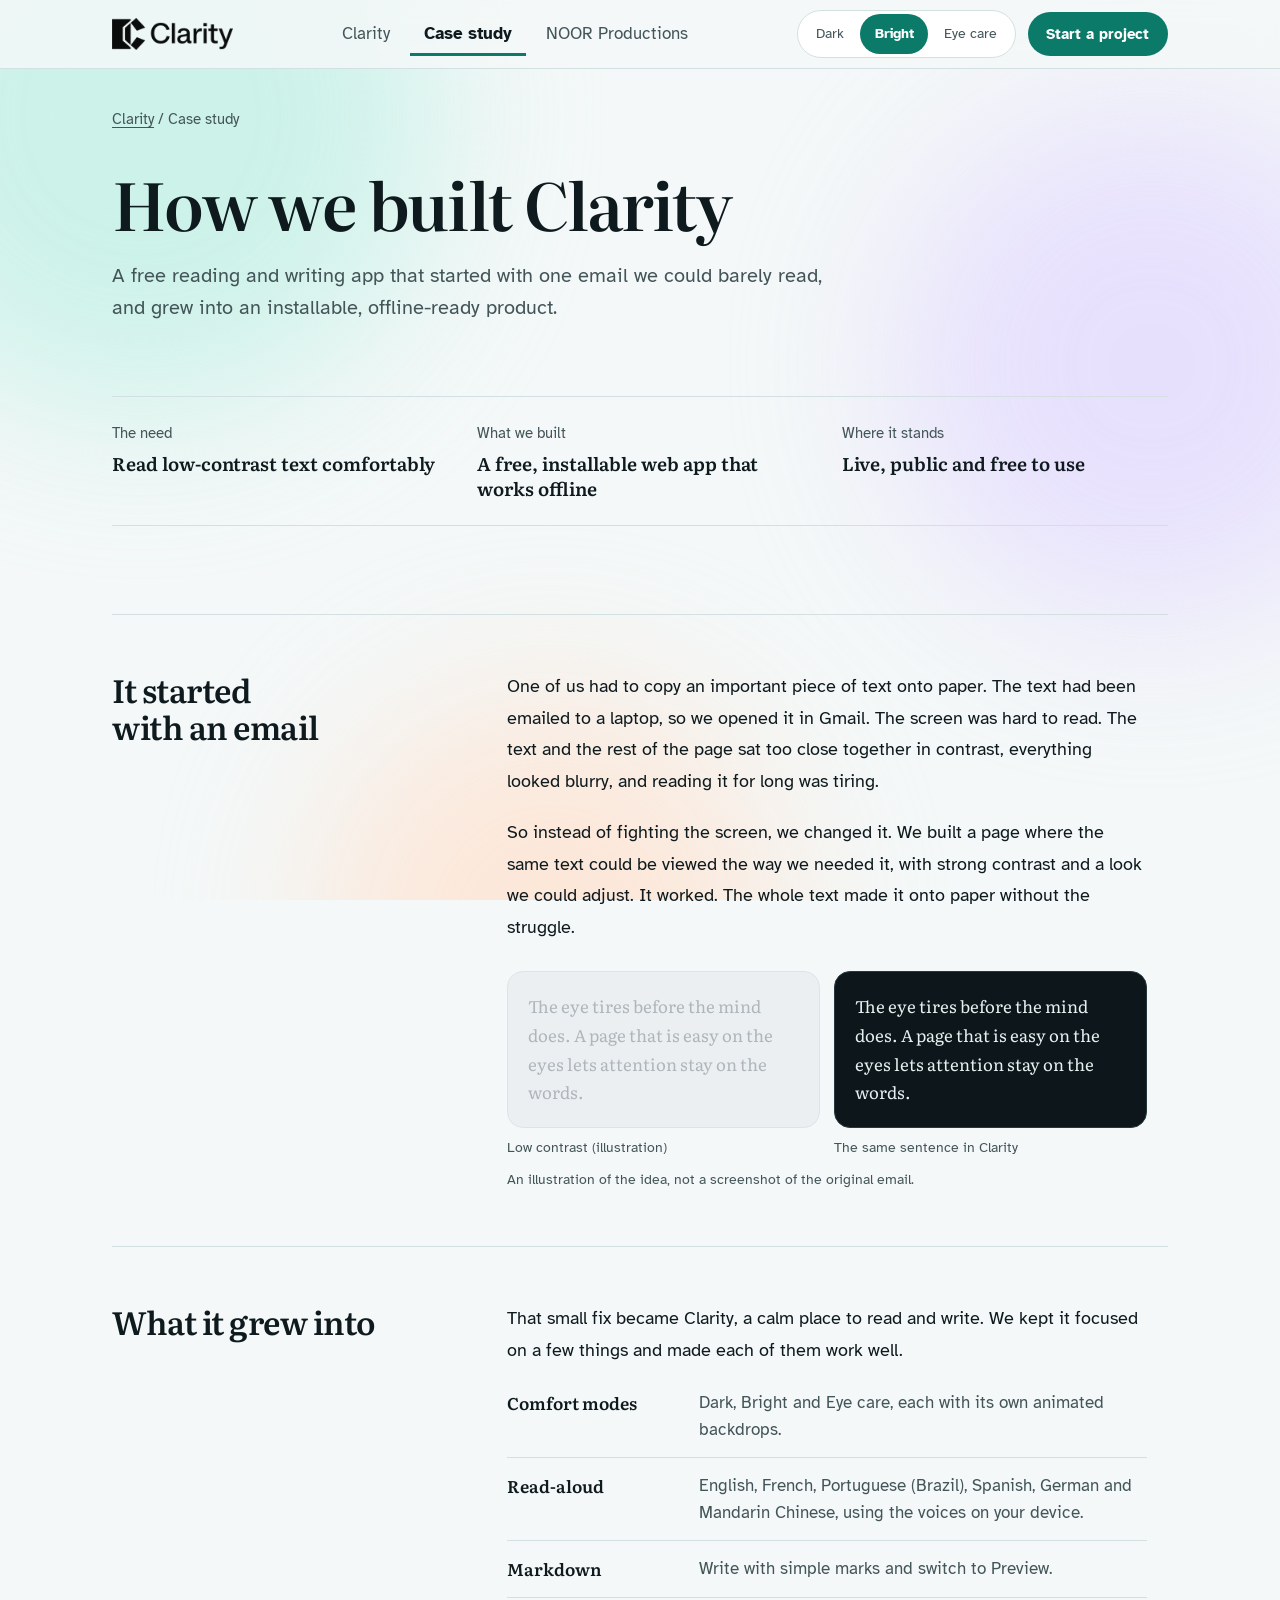
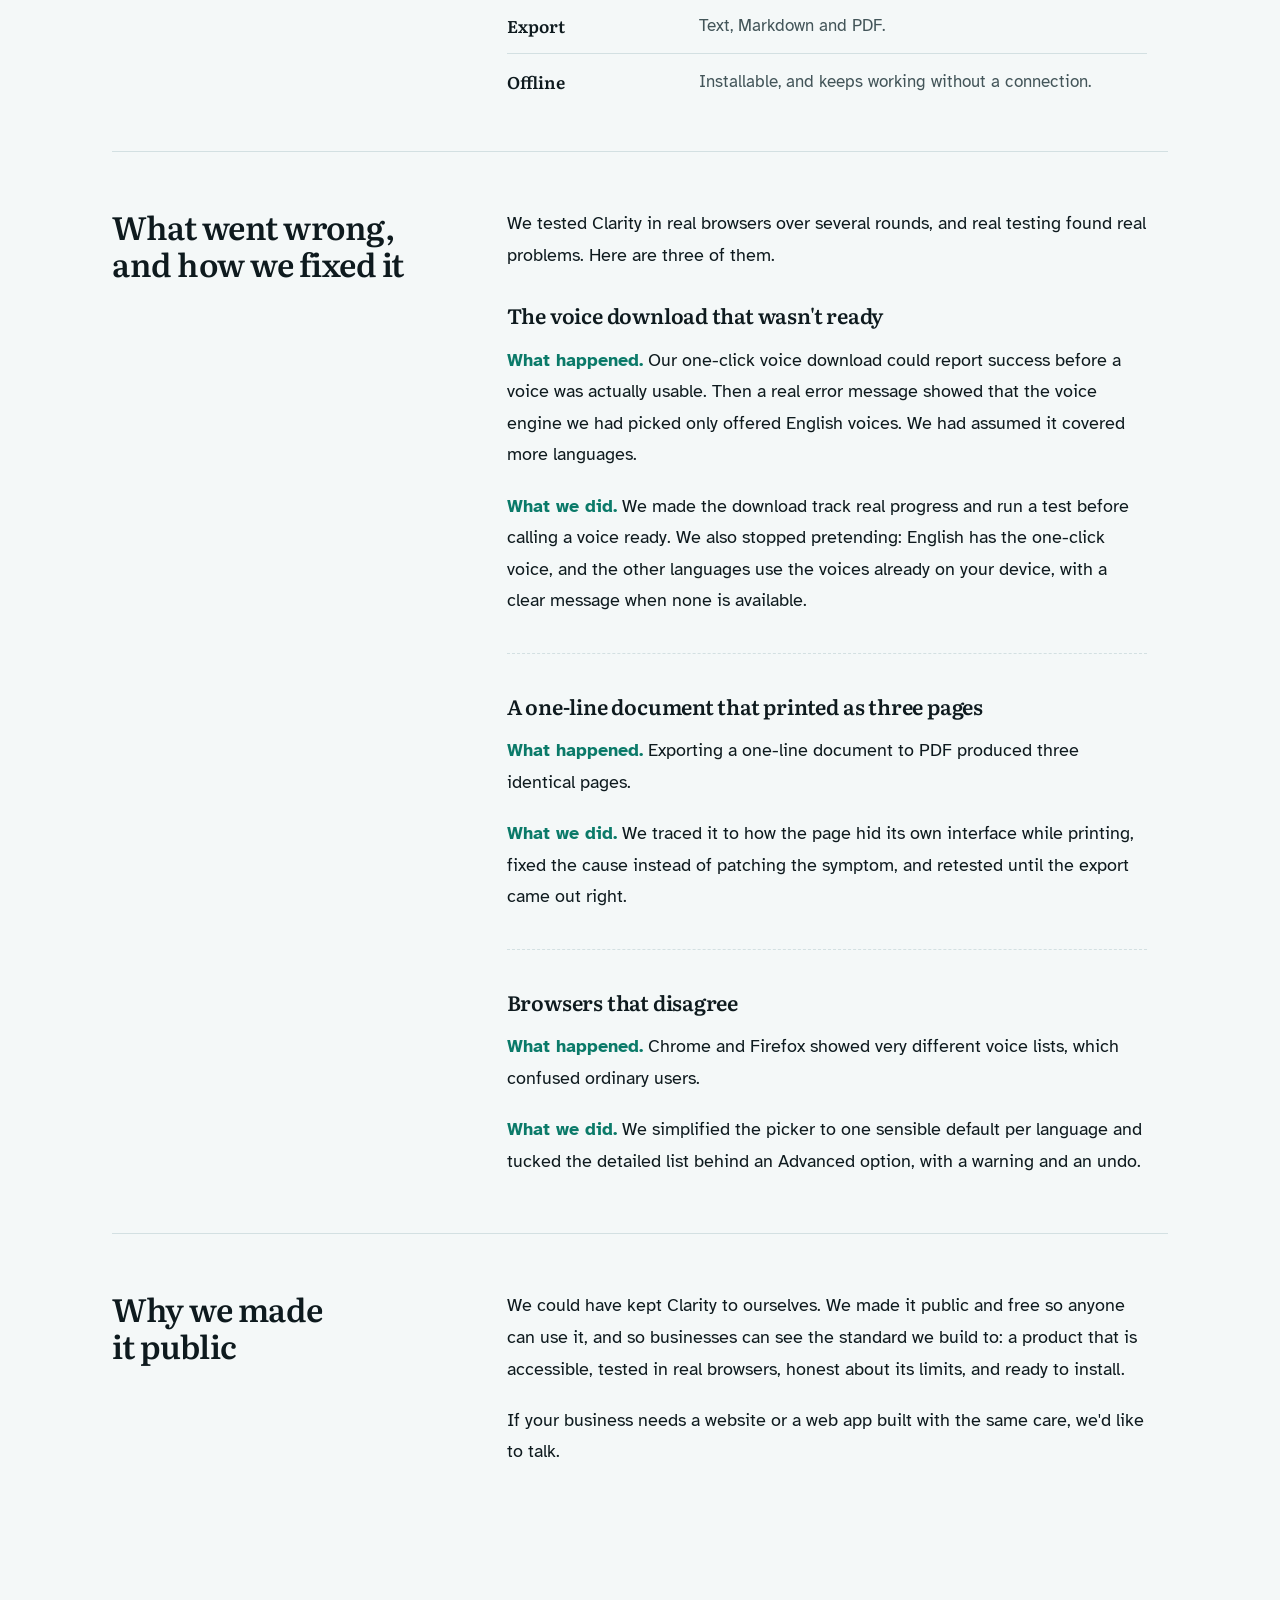
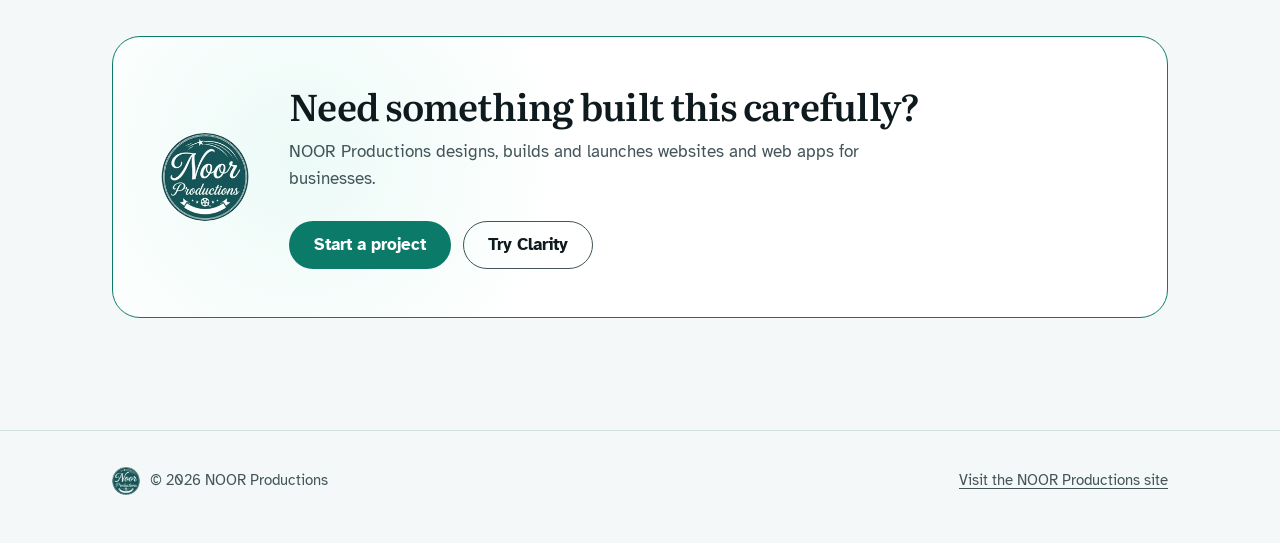
==== case-study.html @ 16b8c9b9 "main" ====
<!doctype html>
<html lang="en" data-mode="dark">
<head>
<meta charset="utf-8">
<meta name="viewport" content="width=device-width, initial-scale=1">
<title>How We Built Clarity: A Free Reading &amp; Writing App | Case Study</title>
<meta name="description" content="The story behind Clarity, a free reading and writing app: why we built it, what broke along the way, and how we fixed it. A NOOR Productions case study.">
<meta name="author" content="NOOR Productions">
<meta name="robots" content="index, follow, max-image-preview:large">
<meta name="theme-color" content="#0d171b">

<link rel="canonical" href="https://noor-productions.github.io/Clarity-Landing-Page/case-study.html">
<meta property="og:url" content="https://noor-productions.github.io/Clarity-Landing-Page/case-study.html">
<meta property="og:image" content="https://noor-productions.github.io/Clarity-Landing-Page/assets/og-image.png">
<meta name="twitter:image" content="https://noor-productions.github.io/Clarity-Landing-Page/assets/og-image.png">

<!--
  TO EDIT LATER: the NOOR Productions links (sk-abdus-sattar.github.io/noor-productions-site)
  still point to the old address. Replace them everywhere once that site has moved.
-->

<meta property="og:type" content="article">
<meta property="og:site_name" content="NOOR Productions">
<meta property="og:title" content="How We Built Clarity: A Free Reading &amp; Writing App">
<meta property="og:description" content="Why we built Clarity, what broke along the way, and how we fixed it. A NOOR Productions case study.">
<meta property="og:image:width" content="1200">
<meta property="og:image:height" content="630">
<meta property="og:image:alt" content="The Clarity logo with the line: A calm place to read and write.">
<meta property="article:published_time" content="2026-10-12">
<meta name="twitter:card" content="summary_large_image">
<meta name="twitter:title" content="How We Built Clarity: A Free Reading &amp; Writing App">
<meta name="twitter:description" content="Why we built Clarity, what broke along the way, and how we fixed it. A NOOR Productions case study.">

<link rel="icon" type="image/png" sizes="32x32" href="assets/favicon-32.png">
<link rel="icon" type="image/png" sizes="16x16" href="assets/favicon-16.png">
<link rel="apple-touch-icon" href="assets/apple-touch-icon-180.png">
<link rel="preconnect" href="https://fonts.googleapis.com">
<link rel="preconnect" href="https://fonts.gstatic.com" crossorigin>
<link href="https://fonts.googleapis.com/css2?family=Atkinson+Hyperlegible:ital,wght@0,400;0,700;1,400;1,700&family=Literata:ital,opsz,wght@0,7..72,400..700;1,7..72,400..700&display=swap" rel="stylesheet">

<script type="application/ld+json">
{
  "@context": "https://schema.org",
  "@graph": [
    {
      "@type": "Article",
      "headline": "How We Built Clarity: A Free Reading and Writing App",
      "description": "The story behind Clarity: why we built it, what broke along the way, and how we fixed it.",
      "datePublished": "2026-10-12",
      "inLanguage": "en",
      "mainEntityOfPage": "https://noor-productions.github.io/Clarity-Landing-Page/case-study.html",
      "image": "https://noor-productions.github.io/Clarity-Landing-Page/assets/og-image.png",
      "author": { "@id": "https://sk-abdus-sattar.github.io/noor-productions-site/#organization" },
      "publisher": { "@id": "https://sk-abdus-sattar.github.io/noor-productions-site/#organization" },
      "about": { "@type": "WebApplication", "name": "Clarity", "applicationCategory": "ProductivityApplication", "operatingSystem": "Any" }
    },
    {
      "@type": "Organization",
      "@id": "https://sk-abdus-sattar.github.io/noor-productions-site/#organization",
      "name": "NOOR Productions",
      "url": "https://sk-abdus-sattar.github.io/noor-productions-site/",
      "description": "A web design and development studio that builds websites and web apps for businesses."
    }
  ]
}
</script>

<script>
  (function () {
    var mode = "dark";
    try {
      var saved = localStorage.getItem("clarity-landing-mode");
      if (saved === "dark" || saved === "bright" || saved === "eye") mode = saved;
      else if (window.matchMedia && matchMedia("(prefers-color-scheme: light)").matches) mode = "bright";
    } catch (e) {}
    document.documentElement.setAttribute("data-mode", mode);
  })();
</script>

<link rel="stylesheet" href="style.css">
</head>
<body>
<a class="skip" href="#main">Skip to content</a>
<div class="ambient" aria-hidden="true"><div class="blob b1"></div><div class="blob b2"></div><div class="blob b3"></div></div>

<header class="site-header">
  <div class="wrap bar">
    <a class="brand" href="./" aria-label="Clarity home"><span class="brand-wordmark" aria-hidden="true"></span><span class="brand-mark" aria-hidden="true"></span></a>
    <nav class="nav" aria-label="Site">
      <a href="./">Clarity</a>
      <a href="case-study.html" aria-current="page">Case study</a>
      <a href="https://sk-abdus-sattar.github.io/noor-productions-site/">NOOR Productions</a>
    </nav>
    <div class="bar-end">
      <div class="mode-switch" role="radiogroup" aria-label="Comfort mode">
        <button type="button" role="radio" data-mode-btn="dark" aria-checked="true">Dark</button>
        <button type="button" role="radio" data-mode-btn="bright" aria-checked="false">Bright</button>
        <button type="button" role="radio" data-mode-btn="eye" aria-checked="false">Eye care</button>
      </div>
      <a class="btn btn-primary btn-sm" href="https://sk-abdus-sattar.github.io/noor-productions-site/contact.html">Start a project</a>
    </div>
  </div>
</header>

<main id="main">
  <div class="wrap">
    <p class="crumbs"><a href="./">Clarity</a> / Case study</p>

    <header class="intro">
      <h1>How we built Clarity</h1>
      <p class="lede">A free reading and writing app that started with one email we could barely read, and grew into an installable, offline-ready product.</p>
    </header>

    <dl class="glance">
      <div><dt>The need</dt><dd>Read low-contrast text comfortably</dd></div>
      <div><dt>What we built</dt><dd>A free, installable web app that works offline</dd></div>
      <div><dt>Where it stands</dt><dd>Live, public and free to use</dd></div>
    </dl>

    <div class="story">
      <section class="block" aria-labelledby="s1">
        <h2 id="s1">It started with an email</h2>
        <div class="prose">
          <p>One of us had to copy an important piece of text onto paper. The text had been emailed to a laptop, so we opened it in Gmail. The screen was hard to read. The text and the rest of the page sat too close together in contrast, everything looked blurry, and reading it for long was tiring.</p>
          <p>So instead of fighting the screen, we changed it. We built a page where the same text could be viewed the way we needed it, with strong contrast and a look we could adjust. It worked. The whole text made it onto paper without the struggle.</p>
          <div class="compare">
            <figure><div class="shot before" aria-hidden="true">The eye tires before the mind does. A page that is easy on the eyes lets attention stay on the words.</div><figcaption>Low contrast (illustration)</figcaption></figure>
            <figure><div class="shot after" aria-hidden="true">The eye tires before the mind does. A page that is easy on the eyes lets attention stay on the words.</div><figcaption>The same sentence in Clarity</figcaption></figure>
          </div>
          <p class="compare-note">An illustration of the idea, not a screenshot of the original email.</p>
        </div>
      </section>

      <section class="block" aria-labelledby="s2">
        <h2 id="s2">What it grew into</h2>
        <div class="prose">
          <p>That small fix became Clarity, a calm place to read and write. We kept it focused on a few things and made each of them work well.</p>
          <ul class="facts" style="margin-top:22px">
            <li><b>Comfort modes</b><span>Dark, Bright and Eye care, each with its own animated backdrops.</span></li>
            <li><b>Read-aloud</b><span>English, French, Portuguese (Brazil), Spanish, German and Mandarin Chinese, using the voices on your device.</span></li>
            <li><b>Markdown</b><span>Write with simple marks and switch to Preview.</span></li>
            <li><b>Export</b><span>Text, Markdown and PDF.</span></li>
            <li><b>Offline</b><span>Installable, and keeps working without a connection.</span></li>
          </ul>
        </div>
      </section>

      <section class="block" aria-labelledby="s3">
        <h2 id="s3">What went wrong, and how we fixed it</h2>
        <div class="prose">
          <p>We tested Clarity in real browsers over several rounds, and real testing found real problems. Here are three of them.</p>

          <div class="fix" style="margin-top:28px">
            <h3>The voice download that wasn't ready</h3>
            <p><strong>What happened.</strong> Our one-click voice download could report success before a voice was actually usable. Then a real error message showed that the voice engine we had picked only offered English voices. We had assumed it covered more languages.</p>
            <p><strong>What we did.</strong> We made the download track real progress and run a test before calling a voice ready. We also stopped pretending: English has the one-click voice, and the other languages use the voices already on your device, with a clear message when none is available.</p>
          </div>

          <div class="fix">
            <h3>A one-line document that printed as three pages</h3>
            <p><strong>What happened.</strong> Exporting a one-line document to PDF produced three identical pages.</p>
            <p><strong>What we did.</strong> We traced it to how the page hid its own interface while printing, fixed the cause instead of patching the symptom, and retested until the export came out right.</p>
          </div>

          <div class="fix">
            <h3>Browsers that disagree</h3>
            <p><strong>What happened.</strong> Chrome and Firefox showed very different voice lists, which confused ordinary users.</p>
            <p><strong>What we did.</strong> We simplified the picker to one sensible default per language and tucked the detailed list behind an Advanced option, with a warning and an undo.</p>
          </div>
        </div>
      </section>

      <section class="block" aria-labelledby="s4">
        <h2 id="s4">Why we made it public</h2>
        <div class="prose">
          <p>We could have kept Clarity to ourselves. We made it public and free so anyone can use it, and so businesses can see the standard we build to: a product that is accessible, tested in real browsers, honest about its limits, and ready to install.</p>
          <p>If your business needs a website or a web app built with the same care, we'd like to talk.</p>
        </div>
      </section>
    </div>

    <aside class="cta" aria-labelledby="cta-title">
      <div class="logo" role="img" aria-label="NOOR Productions logo"></div>
      <div>
        <h2 id="cta-title">Need something built this carefully?</h2>
        <p>NOOR Productions designs, builds and launches websites and web apps for businesses.</p>
        <div class="actions">
          <a class="btn btn-primary" href="https://sk-abdus-sattar.github.io/noor-productions-site/contact.html">Start a project</a>
          <a class="btn btn-ghost" href="https://noor-productions.github.io/Clarity/">Try Clarity</a>
        </div>
      </div>
    </aside>
  </div>
</main>

<footer>
  <div class="wrap">
    <span class="who"><i aria-hidden="true"></i>&copy; 2026 NOOR Productions</span>
    <a href="https://sk-abdus-sattar.github.io/noor-productions-site/">Visit the NOOR Productions site</a>
  </div>
</footer>

<script src="script.js"></script>
</body>
</html>
---- style.css ----
/* Clarity landing page + case study
   1. Design tokens (one set per comfort mode)
   2. Base, header, buttons (shared)
   3. Landing page: hero, features, NOOR Productions, FAQ
   4. Case study page
   5. Responsive rules and reduced motion */

:root {
  --font-ui: "Atkinson Hyperlegible", system-ui, -apple-system, "Segoe UI", Roboto, sans-serif;
  --font-read: "Literata", Georgia, "Times New Roman", serif;
  --radius-lg: 28px;
  --radius-md: 16px;
  --maxw: 1120px;
  --gutter: clamp(18px, 4vw, 32px);
  --mark: url("assets/clarity-mark.png");
  --noor-logo: url("assets/noor-logo.webp");
  --wm-white: url("assets/clarity-wordmark-white.png");
  --wm-black: url("assets/clarity-wordmark-black.png");
}

[data-mode="dark"] {
  color-scheme: dark;
  --bg: #0d171b; --bg-glass: rgba(13, 23, 27, 0.8); --panel: #132127;
  --ink: #e7f0f1; --ink-2: #a9bcc0; --line: #27393f;
  --accent: #46d3b8; --accent-ink: #062018;
  --b1: #1fb8a0; --b2: #6a52d9; --b3: #2a7bd1; --blob-o: 0.2;
  --wordmark: var(--wm-white); --wm-w: 111px;
}
[data-mode="bright"] {
  color-scheme: light;
  --bg: #f4f8f8; --bg-glass: rgba(244, 248, 248, 0.82); --panel: #ffffff;
  --ink: #0e1a1e; --ink-2: #435559; --line: #d3e0e2;
  --accent: #0b7a69; --accent-ink: #ffffff;
  --b1: #bff0e4; --b2: #e3d9ff; --b3: #ffe2cf; --blob-o: 0.75;
  --wordmark: var(--wm-black); --wm-w: 121px;
}
[data-mode="eye"] {
  color-scheme: light;
  --bg: #efe3c8; --bg-glass: rgba(239, 227, 200, 0.84); --panel: #f6edd8;
  --ink: #33291c; --ink-2: #5a4d37; --line: #d6c7a4;
  --accent: #2b6f62; --accent-ink: #fbf6ea;
  --b1: #f0c36d; --b2: #b9cf9a; --b3: #e8a98a; --blob-o: 0.4;
  --wordmark: var(--wm-black); --wm-w: 121px;
}

*, *::before, *::after { box-sizing: border-box; }
html { scroll-behavior: smooth; }
body {
  margin: 0; font-family: var(--font-ui); font-size: 1.0625rem; line-height: 1.6;
  color: var(--ink); background: var(--bg);
  transition: background-color 0.5s ease, color 0.5s ease;
  -webkit-font-smoothing: antialiased;
}
h1, h2, h3 { font-family: var(--font-read); font-weight: 600; margin: 0; text-wrap: balance; }
p { margin: 0; }
a { color: inherit; text-underline-offset: 3px; }
:focus-visible { outline: 3px solid var(--accent); outline-offset: 3px; border-radius: 6px; }

.skip { position: absolute; left: 12px; top: -60px; z-index: 50; background: var(--accent); color: var(--accent-ink); padding: 0.7rem 1rem; border-radius: 999px; text-decoration: none; font-weight: 700; }
.skip:focus { top: 12px; }
.wrap { width: 100%; max-width: var(--maxw); margin: 0 auto; padding: 0 var(--gutter); }

/* Backdrop mood per mode */
.ambient { position: fixed; inset: 0; z-index: -1; overflow: hidden; pointer-events: none; }
.blob { position: absolute; border-radius: 50%; filter: blur(80px); opacity: var(--blob-o); transition: background-color 0.8s ease, opacity 0.8s ease; animation: drift 26s ease-in-out infinite alternate; }
.blob.b1 { width: 46vmax; height: 46vmax; left: -12vmax; top: -14vmax; background: var(--b1); }
.blob.b2 { width: 40vmax; height: 40vmax; right: -10vmax; top: 12vh; background: var(--b2); animation-duration: 32s; animation-delay: -8s; }
.blob.b3 { width: 36vmax; height: 36vmax; left: 25vw; bottom: -20vmax; background: var(--b3); animation-duration: 38s; animation-delay: -14s; }
@keyframes drift { to { transform: translate3d(6vmax, 4vmax, 0) scale(1.12); } }

/* Header */
.site-header { position: sticky; top: 0; z-index: 20; background: var(--bg-glass); -webkit-backdrop-filter: blur(14px); backdrop-filter: blur(14px); border-bottom: 1px solid var(--line); transition: background-color 0.5s ease, border-color 0.5s ease; }
.bar { display: flex; align-items: center; justify-content: space-between; gap: 14px; min-height: 68px; }
.brand { display: inline-flex; align-items: center; gap: 10px; font-family: var(--font-read); font-weight: 700; font-size: 1.35rem; letter-spacing: -0.01em; text-decoration: none; min-height: 44px; }
.brand-wordmark { display: block; width: var(--wm-w); height: 32px; background: var(--wordmark) left center / contain no-repeat; flex: none; }
.brand-mark { display: none; width: 32px; height: 32px; background: var(--mark) center / contain no-repeat; flex: none; }
.nav { display: flex; align-items: center; gap: 6px; }
.nav a { display: inline-flex; align-items: center; min-height: 44px; padding: 0 14px; border-radius: 999px; text-decoration: none; color: var(--ink-2); }
.nav a:hover { color: var(--ink); }
.nav a[aria-current="true"], .nav a[aria-current="page"] { color: var(--ink); font-weight: 700; box-shadow: inset 0 -3px 0 var(--accent); border-radius: 0; }
.bar-end { display: flex; align-items: center; gap: 12px; }

.mode-switch { display: inline-flex; padding: 3px; gap: 2px; border: 1px solid var(--line); border-radius: 999px; background: var(--panel); transition: background-color 0.5s ease, border-color 0.5s ease; }
.mode-switch button { font: inherit; font-size: 0.9rem; color: var(--ink-2); background: transparent; border: 0; border-radius: 999px; padding: 0 0.9rem; min-height: 40px; cursor: pointer; }
.mode-switch button[aria-checked="true"] { background: var(--accent); color: var(--accent-ink); font-weight: 700; }

.btn { display: inline-flex; align-items: center; justify-content: center; gap: 0.5rem; font: inherit; font-weight: 700; text-decoration: none; cursor: pointer; min-height: 48px; padding: 0 1.5rem; border-radius: 999px; border: 1px solid transparent; transition: transform 0.15s ease, background-color 0.3s ease; }
.btn-primary { background: var(--accent); color: var(--accent-ink); }
.btn-primary:hover { transform: translateY(-1px); }
.btn-ghost { border-color: var(--ink-2); color: var(--ink); background: transparent; }
.btn-ghost:hover { background: var(--panel); }
.btn-sm { min-height: 44px; padding: 0 1.1rem; font-size: 0.95rem; }

/* Hero */
.hero { display: grid; grid-template-columns: 1.05fr 0.95fr; gap: clamp(32px, 6vw, 72px); align-items: center; padding: clamp(40px, 8vw, 96px) 0 clamp(48px, 7vw, 80px); }
.hero h1 { font-size: clamp(2.5rem, 6.2vw, 4.3rem); line-height: 1.04; letter-spacing: -0.025em; }
.lede { margin-top: 22px; font-size: 1.2rem; color: var(--ink-2); max-width: 34em; }
.actions { margin-top: 32px; display: flex; flex-wrap: wrap; gap: 12px; }
.byline { margin-top: 28px; display: inline-flex; align-items: center; gap: 12px; padding: 6px 16px 6px 6px; border: 1px solid var(--line); border-radius: 999px; background: var(--panel); text-decoration: none; font-size: 0.95rem; color: var(--ink-2); transition: background-color 0.5s ease, border-color 0.5s ease; }
.byline:hover { color: var(--ink); }
.byline .logo { width: 36px; height: 36px; border-radius: 50%; background: var(--noor-logo) center / cover no-repeat; flex: none; }
.byline strong { color: var(--ink); }

.sheet { background: var(--panel); border: 1px solid var(--line); border-radius: var(--radius-lg); overflow: hidden; transition: background-color 0.5s ease, border-color 0.5s ease; }
.sheet-bar { display: flex; align-items: center; justify-content: space-between; gap: 12px; padding: 12px 18px; border-bottom: 1px solid var(--line); }
.listen { display: inline-flex; align-items: center; gap: 0.5rem; font: inherit; font-weight: 700; font-size: 0.95rem; color: var(--ink); background: transparent; border: 1px solid var(--ink-2); border-radius: 999px; min-height: 44px; padding: 0 1.1rem 0 0.9rem; cursor: pointer; }
.listen[aria-pressed="true"] { background: var(--accent); border-color: var(--accent); color: var(--accent-ink); }
.listen svg { width: 16px; height: 16px; fill: currentColor; }
.sheet-body { padding: clamp(22px, 4vw, 40px); }
.sheet-title { font-family: var(--font-read); font-weight: 600; font-size: 1.6rem; letter-spacing: -0.01em; margin-bottom: 14px; }
.sheet-body p { font-family: var(--font-read); font-size: 1.15rem; line-height: 1.8; max-width: 34em; }

.eq { display: flex; align-items: flex-end; gap: 4px; height: 24px; }
.eq i { display: block; flex: 1; min-width: 3px; height: var(--h, 40%); background: var(--accent); border-radius: 3px; transform-origin: bottom; transition: background-color 0.5s ease; }
.eq-sm { width: 40px; }
.eq-lg { height: 72px; }
.is-speaking .eq i { animation: bar 0.9s ease-in-out infinite alternate; animation-delay: var(--d, 0s); }
@keyframes bar { from { transform: scaleY(0.22); } to { transform: scaleY(1); } }

/* Sections */
section { scroll-margin-top: 84px; }
.section-head { max-width: 40rem; margin-bottom: 36px; }
.section-head h2, .noor h2 { font-size: clamp(1.8rem, 3.6vw, 2.6rem); line-height: 1.1; letter-spacing: -0.02em; }
.section-head p { margin-top: 12px; color: var(--ink-2); }

/* Features */
.bento { display: grid; grid-template-columns: repeat(6, minmax(0, 1fr)); gap: 16px; }
.tile { display: flex; flex-direction: column; background: var(--panel); border: 1px solid var(--line); border-radius: var(--radius-md); padding: clamp(20px, 3vw, 30px); transition: background-color 0.5s ease, border-color 0.5s ease; }
.tile h3 { font-size: 1.35rem; letter-spacing: -0.01em; margin-bottom: 10px; }
.tile p { color: var(--ink-2); max-width: 36em; }
.tile-modes { grid-column: span 4; border-radius: var(--radius-lg); }
.tile-listen { grid-column: span 2; border-radius: var(--radius-lg); }
.tile-write, .tile-export { grid-column: span 3; }
.tile-offline { grid-column: span 6; flex-direction: row; align-items: center; justify-content: space-between; gap: 32px; }

.swatches { display: flex; flex-wrap: wrap; gap: 16px; margin-top: auto; padding-top: 26px; }
.swatch { font: inherit; color: var(--ink); background: none; border: 0; padding: 0; cursor: pointer; text-align: left; }
.mini { position: relative; display: block; width: 184px; height: 132px; padding: 18px; border-radius: 14px; border: 2px solid var(--line); background: radial-gradient(circle at 90% 10%, var(--sglow), transparent 58%), var(--sbg); transition: transform 0.2s ease, border-color 0.2s ease; }
.swatch:hover .mini { transform: translateY(-2px); }
.mini b { display: block; height: 6px; border-radius: 3px; background: var(--sink); opacity: 0.85; margin-bottom: 8px; }
.mini b:nth-child(1) { width: 52%; height: 9px; opacity: 1; margin-bottom: 18px; }
.mini b:nth-child(3) { width: 82%; opacity: 0.55; }
.mini b:nth-child(4) { width: 64%; opacity: 0.55; }
.mini em { position: absolute; right: 18px; bottom: 18px; width: 18px; height: 18px; border-radius: 50%; background: var(--sac); }
.swatch .name { display: block; margin-top: 10px; font-size: 0.95rem; }
.swatch[aria-pressed="true"] .mini { border-color: var(--accent); }
.swatch[aria-pressed="true"] .name { font-weight: 700; }
.sw-dark { --sbg: #0d171b; --sink: #e7f0f1; --sac: #46d3b8; --sglow: rgba(31, 184, 160, 0.4); }
.sw-bright { --sbg: #f4f8f8; --sink: #0e1a1e; --sac: #0b7a69; --sglow: rgba(150, 226, 208, 0.9); }
.sw-eye { --sbg: #efe3c8; --sink: #33291c; --sac: #2b6f62; --sglow: rgba(235, 176, 80, 0.55); }

.chips { list-style: none; margin: 18px 0 0; padding: 0; display: flex; flex-wrap: wrap; gap: 8px; }
.chips li { font-size: 0.95rem; padding: 0.3rem 0.8rem; border: 1px solid var(--line); border-radius: 999px; background: var(--bg); transition: background-color 0.5s ease, border-color 0.5s ease; }
.tile-listen .note { margin-top: 14px; font-size: 0.95rem; color: var(--ink-2); }
.tile-listen .eq-lg { margin-top: auto; padding-top: 24px; box-sizing: content-box; }

.editor { margin-top: auto; padding-top: 22px; }
.editor-frame { border: 1px solid var(--line); border-radius: 14px; overflow: hidden; background: var(--bg); transition: background-color 0.5s ease, border-color 0.5s ease; }
.tabs { display: flex; gap: 4px; padding: 6px; border-bottom: 1px solid var(--line); }
.tabs span { font-size: 0.85rem; padding: 0.2rem 0.75rem; border-radius: 999px; color: var(--ink-2); }
.tabs span.on { background: var(--accent); color: var(--accent-ink); font-weight: 700; }
.split { display: grid; grid-template-columns: 1fr 1fr; }
.split pre { margin: 0; padding: 14px; border-right: 1px solid var(--line); font: 0.82rem/1.7 ui-monospace, SFMono-Regular, Menlo, Consolas, monospace; color: var(--ink-2); white-space: pre-wrap; }
.split .rendered { padding: 14px; font-family: var(--font-read); font-size: 0.95rem; line-height: 1.6; }
.split .rendered .h { display: block; font-size: 1.1rem; font-weight: 600; margin-bottom: 4px; }
.split .rendered ul { margin: 4px 0 0; padding-left: 1.1rem; }

.files { display: flex; gap: 18px; margin-top: auto; padding-top: 24px; }
.file { position: relative; width: 66px; height: 84px; display: grid; place-items: center; border: 2px solid var(--ink-2); border-radius: 8px; background: var(--bg); font-weight: 700; font-size: 0.95rem; transition: background-color 0.5s ease; }
.file::after { content: ""; position: absolute; top: -2px; right: -2px; width: 20px; height: 20px; background: linear-gradient(225deg, var(--panel) 50%, var(--ink-2) 50%); border-bottom-left-radius: 6px; }
.file.pdf { border-color: var(--accent); color: var(--accent); }
.file.pdf::after { background: linear-gradient(225deg, var(--panel) 50%, var(--accent) 50%); }

.phone { flex: none; width: 196px; padding: 26px 16px 22px; border: 2px solid var(--ink-2); border-radius: 30px; background: var(--bg); display: flex; flex-direction: column; align-items: center; gap: 12px; text-align: center; transition: background-color 0.5s ease; }
.phone .mk { width: 64px; height: 64px; background: var(--mark) center / contain no-repeat; }
.phone .nm { font-family: var(--font-read); font-weight: 700; font-size: 1.15rem; }
.phone .st { white-space: nowrap; display: inline-flex; align-items: center; gap: 6px; font-size: 0.85rem; padding: 0.25rem 0.7rem; border-radius: 999px; background: var(--accent); color: var(--accent-ink); font-weight: 700; }
.phone .st svg { width: 14px; height: 14px; stroke: currentColor; fill: none; stroke-width: 2.4; stroke-linecap: round; stroke-linejoin: round; }

/* NOOR Productions */
.noor { margin-top: clamp(72px, 10vw, 128px); }
.noor-panel { position: relative; overflow: hidden; display: grid; grid-template-columns: minmax(0, 5fr) minmax(0, 7fr); gap: clamp(28px, 5vw, 64px); padding: clamp(24px, 5vw, 56px); border: 1px solid var(--accent); border-radius: var(--radius-lg); background: var(--panel); transition: background-color 0.5s ease; }
.noor-panel::before { content: ""; position: absolute; left: -12%; top: -30%; width: 62%; aspect-ratio: 1; background: radial-gradient(circle, var(--b1), transparent 66%); opacity: 0.3; pointer-events: none; }
.noor-panel > * { position: relative; }
.noor-logo { width: 96px; height: 96px; border-radius: 50%; background: var(--noor-logo) center / cover no-repeat; margin-bottom: 24px; }
.noor-intro p { margin-top: 16px; color: var(--ink-2); }
.noor-intro .actions { margin-top: 28px; }
.noor-intro .case-link { margin-top: 18px; }
.noor-intro .case-link a { display: inline-flex; align-items: center; min-height: 44px; font-weight: 700; color: var(--ink); }
.proof { display: grid; grid-template-columns: repeat(3, 1fr); gap: 16px; margin: 0 0 8px; padding: 0 0 28px; border-bottom: 1px solid var(--line); }
.proof div { min-width: 0; }
.proof dt { font-family: var(--font-read); font-weight: 600; font-size: clamp(2.2rem, 5vw, 3.4rem); line-height: 1; letter-spacing: -0.03em; color: var(--accent); }
.proof dd { margin: 8px 0 0; color: var(--ink-2); font-size: 0.95rem; }
.noor-points { margin: 0; padding: 0; list-style: none; }
.noor-points li { padding: 20px 0; border-bottom: 1px solid var(--line); }
.noor-points li:last-child { border-bottom: 0; padding-bottom: 0; }
.noor-points h3 { font-size: 1.2rem; margin-bottom: 6px; }
.noor-points p { color: var(--ink-2); max-width: 36em; }
.points-title { font-size: 0.95rem; color: var(--ink-2); margin: 22px 0 0; }

/* FAQ */
.faq { margin-top: clamp(72px, 10vw, 128px); }
.faq-list { max-width: 46rem; border-top: 1px solid var(--line); }
.faq details { border-bottom: 1px solid var(--line); }
.faq summary { display: flex; align-items: center; justify-content: space-between; gap: 16px; min-height: 56px; padding: 12px 0; cursor: pointer; font-family: var(--font-read); font-weight: 600; font-size: 1.15rem; list-style: none; }
.faq summary::-webkit-details-marker { display: none; }
.faq summary::after { content: "+"; flex: none; width: 32px; height: 32px; display: grid; place-items: center; border: 1px solid var(--ink-2); border-radius: 50%; font-family: var(--font-ui); font-size: 1.2rem; line-height: 1; }
.faq details[open] summary::after { content: "\2212"; background: var(--accent); border-color: var(--accent); color: var(--accent-ink); }
.faq details p { padding: 0 48px 20px 0; color: var(--ink-2); max-width: 38em; }

footer { margin-top: clamp(64px, 9vw, 112px); border-top: 1px solid var(--line); padding: 28px 0 40px; color: var(--ink-2); font-size: 0.95rem; }
footer .wrap { display: flex; flex-wrap: wrap; align-items: center; justify-content: space-between; gap: 12px; }
footer .who { display: inline-flex; align-items: center; gap: 10px; }
footer .who i { width: 28px; height: 28px; border-radius: 50%; background: var(--noor-logo) center / cover no-repeat; }
footer a { display: inline-flex; align-items: center; min-height: 44px; }

/* Case study */
.crumbs { padding-top: 28px; font-size: 0.95rem; color: var(--ink-2); }
.crumbs a { display: inline-flex; align-items: center; min-height: 44px; }
.intro { padding: clamp(12px, 3vw, 28px) 0 clamp(40px, 6vw, 72px); max-width: 50rem; }
.intro h1 { font-size: clamp(2.4rem, 6vw, 4.1rem); line-height: 1.05; letter-spacing: -0.025em; }
.intro .lede { margin-top: 22px; font-size: 1.25rem; color: var(--ink-2); max-width: 36em; }

.glance { display: grid; grid-template-columns: repeat(3, minmax(0, 1fr)); gap: clamp(16px, 3vw, 40px); margin: 0 0 clamp(48px, 7vw, 88px); padding: 24px 0; border-top: 1px solid var(--line); border-bottom: 1px solid var(--line); }
.glance dt { font-size: 0.95rem; color: var(--ink-2); }
.glance dd { margin: 6px 0 0; font-family: var(--font-read); font-weight: 600; font-size: 1.15rem; line-height: 1.35; }

.story { display: grid; grid-template-columns: minmax(0, 1fr); gap: 0; }
.block { display: grid; grid-template-columns: minmax(0, 4fr) minmax(0, 8fr); gap: clamp(20px, 5vw, 64px); padding: clamp(28px, 5vw, 56px) 0; border-top: 1px solid var(--line); }
.block h2 { font-size: clamp(1.5rem, 2.8vw, 2rem); line-height: 1.15; letter-spacing: -0.015em; }
.prose { max-width: 40rem; }
.prose p { font-size: 1.1rem; line-height: 1.8; color: var(--ink); }
.prose p + p { margin-top: 1.1em; }
.prose strong { font-weight: 700; }

.compare { display: grid; grid-template-columns: 1fr 1fr; gap: 14px; margin: 28px 0 0; }
.compare figure { margin: 0; }
.compare .shot { padding: 20px; border-radius: var(--radius-md); font-family: var(--font-read); font-size: 1.05rem; line-height: 1.7; border: 1px solid var(--line); min-height: 150px; }
.shot.before { background: #eceff1; color: #aeb6bb; border-color: #dfe3e6; }
.shot.after { background: #0d171b; color: #e7f0f1; border-color: #27393f; }
.compare figcaption { margin-top: 8px; font-size: 0.9rem; color: var(--ink-2); }
.prose .compare-note { margin-top: 10px; font-size: 0.9rem; line-height: 1.5; color: var(--ink-2); }

.facts { list-style: none; margin: 0; padding: 0; }
.facts li { padding: 14px 0; border-bottom: 1px solid var(--line); display: grid; grid-template-columns: minmax(0, 11rem) minmax(0, 1fr); gap: 16px; }
.facts li:first-child { padding-top: 0; }
.facts li:last-child { border-bottom: 0; padding-bottom: 0; }
.facts b { font-family: var(--font-read); font-weight: 600; }
.facts span { color: var(--ink-2); }

.fix + .fix { margin-top: 36px; padding-top: 36px; border-top: 1px dashed var(--line); }
.fix h3 { font-size: 1.3rem; margin-bottom: 12px; letter-spacing: -0.01em; }
.fix p strong { color: var(--accent); }

.cta { margin: clamp(64px, 9vw, 112px) 0 0; position: relative; overflow: hidden; display: grid; grid-template-columns: auto minmax(0, 1fr); gap: clamp(20px, 4vw, 40px); align-items: center; padding: clamp(24px, 5vw, 48px); border: 1px solid var(--accent); border-radius: var(--radius-lg); background: var(--panel); transition: background-color 0.5s ease; }
.cta::before { content: ""; position: absolute; left: -10%; top: -60%; width: 55%; aspect-ratio: 1; background: radial-gradient(circle, var(--b1), transparent 66%); opacity: 0.3; pointer-events: none; }
.cta > * { position: relative; }
.cta .actions { margin-top: 28px; }
.cta .logo { width: 88px; height: 88px; border-radius: 50%; background: var(--noor-logo) center / cover no-repeat; }
.cta h2 { font-size: clamp(1.6rem, 3.2vw, 2.3rem); line-height: 1.12; letter-spacing: -0.02em; }
.cta p { margin-top: 12px; color: var(--ink-2); max-width: 38em; }

footer { margin-top: clamp(64px, 9vw, 112px); border-top: 1px solid var(--line); padding: 28px 0 40px; color: var(--ink-2); font-size: 0.95rem; }
footer .wrap { display: flex; flex-wrap: wrap; align-items: center; justify-content: space-between; gap: 12px; }
footer .who { display: inline-flex; align-items: center; gap: 10px; }
footer .who i { width: 28px; height: 28px; border-radius: 50%; background: var(--noor-logo) center / cover no-repeat; }
footer a { display: inline-flex; align-items: center; min-height: 44px; }

@media (max-width: 960px) {
  .hero, .noor-panel { grid-template-columns: 1fr; }
  .tile-modes, .tile-listen, .tile-write, .tile-export, .tile-offline { grid-column: span 6; }
  .tile-offline { flex-direction: column; align-items: flex-start; }
}
@media (max-width: 760px) {
  .nav, .bar-end .btn { display: none; }
}
@media (max-width: 480px) {
  .mode-switch button { padding: 0 0.7rem; font-size: 0.85rem; }
  .split { grid-template-columns: 1fr; }
  .split pre { border-right: 0; border-bottom: 1px solid var(--line); }
  .proof { grid-template-columns: 1fr 1fr 1fr; gap: 10px; }
  .faq details p { padding-right: 0; }
}
@media (max-width: 400px) {
  /* Show only the mark portion of the wordmark, so it stays high-contrast in every mode */
  .brand-wordmark { width: 33px; background-size: auto 32px; }
}
@media (max-width: 860px) {
  .block { grid-template-columns: 1fr; gap: 16px; }
  .glance { grid-template-columns: 1fr; }
  .cta { grid-template-columns: 1fr; }
  .facts li { grid-template-columns: 1fr; gap: 2px; }
}
@media (max-width: 520px) {
  .compare { grid-template-columns: 1fr; }
}
@media (prefers-reduced-motion: reduce) {
  html { scroll-behavior: auto; }
  *, *::before, *::after { animation: none !important; transition: none !important; }
}
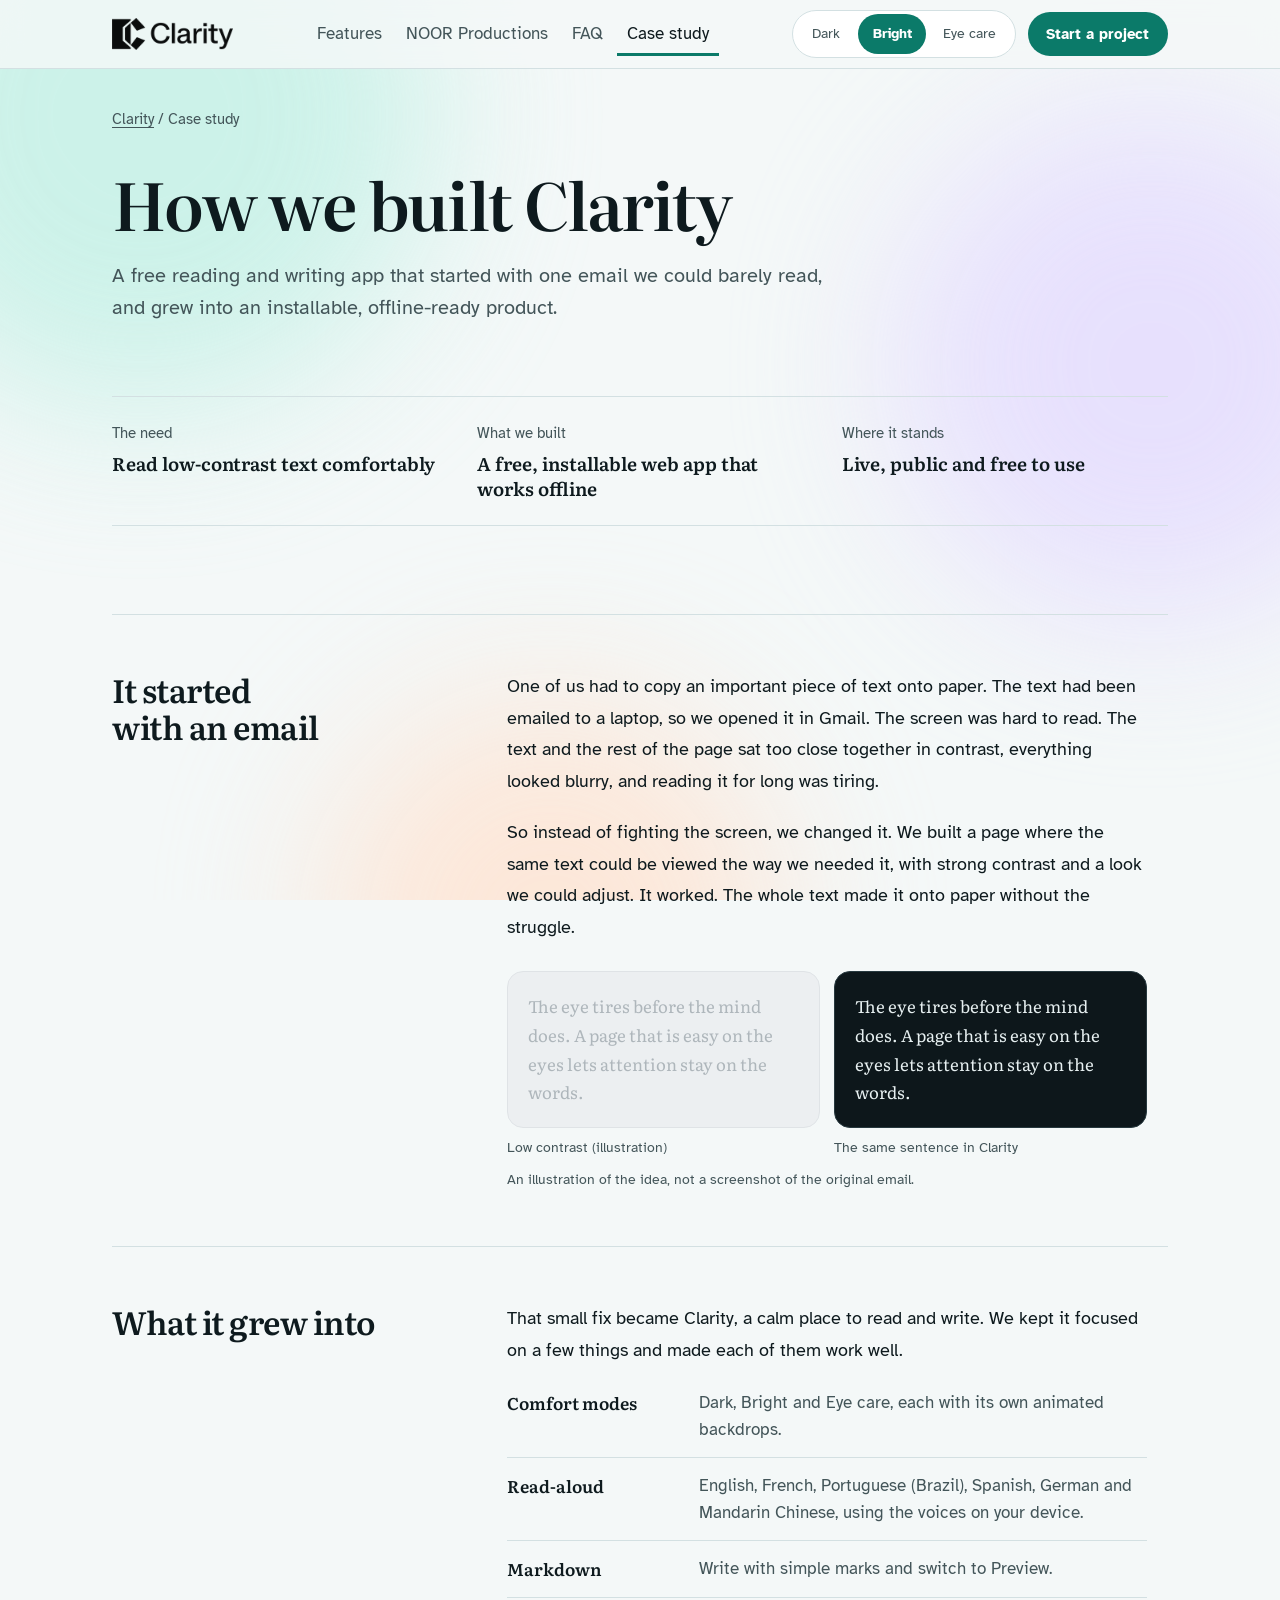
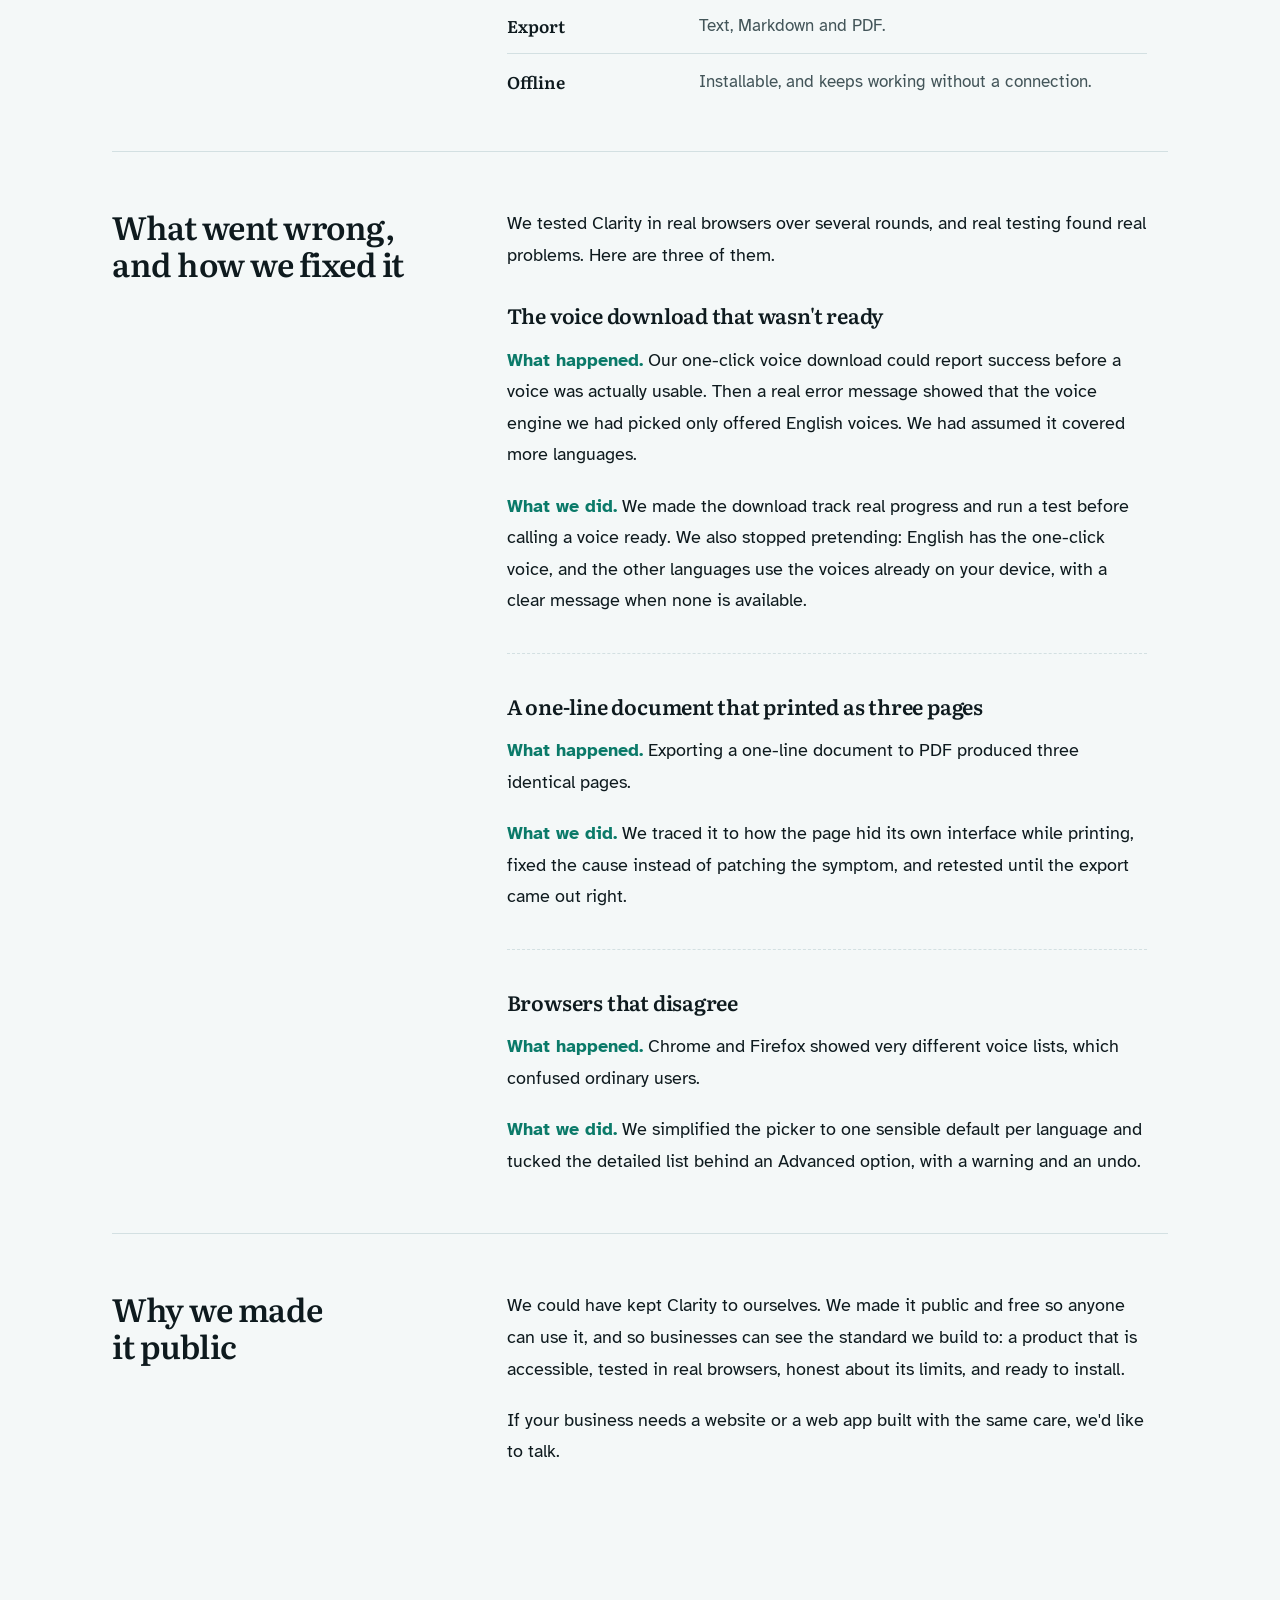
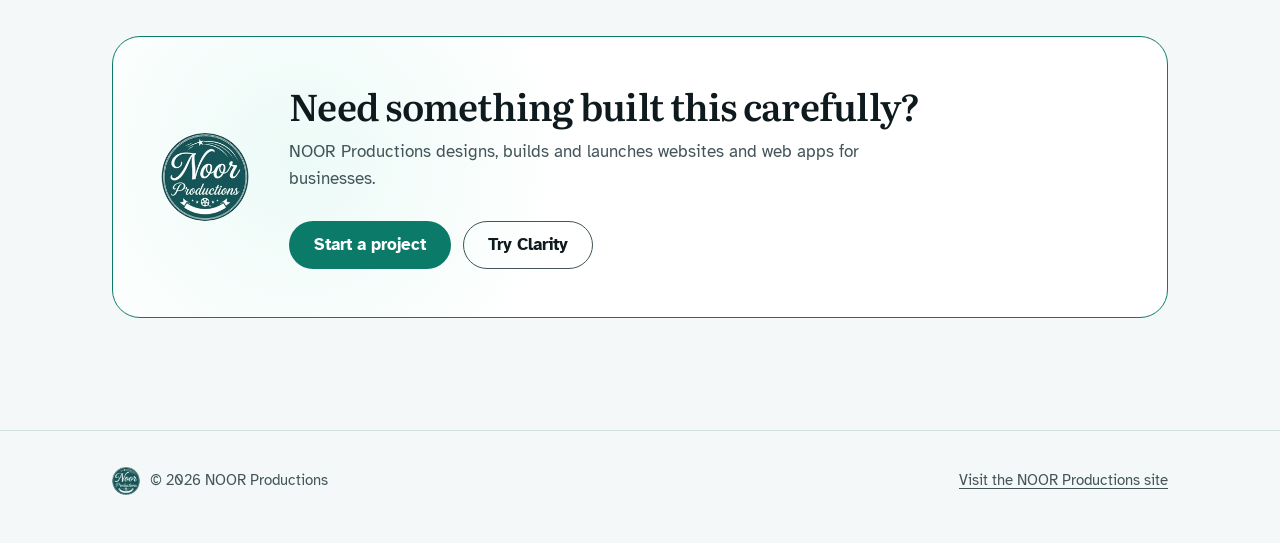
==== commit bdd13b79: "main" ====
--- a/case-study.html
+++ b/case-study.html
@@ -86,16 +86,18 @@
 <header class="site-header">
   <div class="wrap bar">
     <a class="brand" href="./" aria-label="Clarity home"><span class="brand-wordmark" aria-hidden="true"></span><span class="brand-mark" aria-hidden="true"></span></a>
-    <nav class="nav" aria-label="Site">
-      <a href="./">Clarity</a>
+    <nav class="nav" aria-label="Main">
+      <a href="./#features">Features</a>
+      <a href="./#noor">NOOR Productions</a>
+      <a href="./#faq">FAQ</a>
       <a href="case-study.html" aria-current="page">Case study</a>
-      <a href="https://sk-abdus-sattar.github.io/noor-productions-site/">NOOR Productions</a>
     </nav>
     <div class="bar-end">
       <div class="mode-switch" role="radiogroup" aria-label="Comfort mode">
-        <button type="button" role="radio" data-mode-btn="dark" aria-checked="true">Dark</button>
-        <button type="button" role="radio" data-mode-btn="bright" aria-checked="false">Bright</button>
-        <button type="button" role="radio" data-mode-btn="eye" aria-checked="false">Eye care</button>
+        <span class="mode-pill" aria-hidden="true"></span>
+        <button type="button" role="radio" data-mode-btn="dark" data-label="Dark" aria-checked="false">Dark</button>
+        <button type="button" role="radio" data-mode-btn="bright" data-label="Bright" aria-checked="false">Bright</button>
+        <button type="button" role="radio" data-mode-btn="eye" data-label="Eye care" aria-checked="false">Eye care</button>
       </div>
       <a class="btn btn-primary btn-sm" href="https://sk-abdus-sattar.github.io/noor-productions-site/contact.html">Start a project</a>
     </div>
--- a/style.css
+++ b/style.css
@@ -43,6 +43,15 @@
   --wordmark: var(--wm-black); --wm-w: 121px;
 }
 
+/* Eye care on larger screens: a warmer, all-amber palette (phones keep the base look above) */
+@media (min-width: 861px) {
+  [data-mode="eye"] {
+    --bg: #f0dfb8; --bg-glass: rgba(240, 223, 184, 0.86); --panel: #f8ecd0;
+    --ink-2: #55472d; --line: #d9c391;
+    --b1: #f3b658; --b2: #f1cf86; --b3: #e8a06c; --blob-o: 0.55;
+  }
+}
+
 *, *::before, *::after { box-sizing: border-box; }
 html { scroll-behavior: smooth; }
 body {
@@ -74,17 +83,26 @@
 .brand { display: inline-flex; align-items: center; gap: 10px; font-family: var(--font-read); font-weight: 700; font-size: 1.35rem; letter-spacing: -0.01em; text-decoration: none; min-height: 44px; }
 .brand-wordmark { display: block; width: var(--wm-w); height: 32px; background: var(--wordmark) left center / contain no-repeat; flex: none; }
 .brand-mark { display: none; width: 32px; height: 32px; background: var(--mark) center / contain no-repeat; flex: none; }
-.nav { display: flex; align-items: center; gap: 6px; }
-.nav a { display: inline-flex; align-items: center; min-height: 44px; padding: 0 14px; border-radius: 999px; text-decoration: none; color: var(--ink-2); }
+.nav { display: flex; align-items: center; gap: 4px; }
+.nav a { display: inline-flex; align-items: center; min-height: 44px; padding: 0 10px; border-radius: 999px; text-decoration: none; white-space: nowrap; color: var(--ink-2); }
 .nav a:hover { color: var(--ink); }
-.nav a[aria-current="true"], .nav a[aria-current="page"] { color: var(--ink); font-weight: 700; box-shadow: inset 0 -3px 0 var(--accent); border-radius: 0; }
+.nav a[aria-current="true"], .nav a[aria-current="page"] { color: var(--ink); box-shadow: inset 0 -3px 0 var(--accent); border-radius: 0; }
 .bar-end { display: flex; align-items: center; gap: 12px; }
 
-.mode-switch { display: inline-flex; padding: 3px; gap: 2px; border: 1px solid var(--line); border-radius: 999px; background: var(--panel); transition: background-color 0.5s ease, border-color 0.5s ease; }
-.mode-switch button { font: inherit; font-size: 0.9rem; color: var(--ink-2); background: transparent; border: 0; border-radius: 999px; padding: 0 0.9rem; min-height: 40px; cursor: pointer; }
-.mode-switch button[aria-checked="true"] { background: var(--accent); color: var(--accent-ink); font-weight: 700; }
-
-.btn { display: inline-flex; align-items: center; justify-content: center; gap: 0.5rem; font: inherit; font-weight: 700; text-decoration: none; cursor: pointer; min-height: 48px; padding: 0 1.5rem; border-radius: 999px; border: 1px solid transparent; transition: transform 0.15s ease, background-color 0.3s ease; }
+.mode-switch { position: relative; display: inline-flex; padding: 3px; gap: 2px; border: 1px solid var(--line); border-radius: 999px; background: var(--panel); transition: background-color 0.5s ease, border-color 0.5s ease; }
+.mode-pill { position: absolute; top: 3px; left: 0; width: 0; height: calc(100% - 6px); border-radius: 999px; background: var(--accent); pointer-events: none; transition: transform 0.4s cubic-bezier(0.65, 0, 0.35, 1), width 0.4s cubic-bezier(0.65, 0, 0.35, 1), background-color 0.5s ease; }
+.mode-switch button { position: relative; z-index: 1; display: inline-flex; flex-direction: column; align-items: center; justify-content: center; font: inherit; font-size: 0.9rem; white-space: nowrap; color: var(--ink-2); background: transparent; border: 0; border-radius: 999px; padding: 0 0.9rem; min-height: 40px; cursor: pointer; transition: color 0.3s ease; }
+.mode-switch button::after { content: attr(data-label); display: block; height: 0; overflow: hidden; visibility: hidden; font-weight: 700; }
+.mode-switch button[aria-checked="true"] { color: var(--accent-ink); font-weight: 700; }
+
+/* Smooth mode change: a circle of the new mode grows out from the control that was clicked */
+::view-transition-old(root), ::view-transition-new(root) { animation: none; mix-blend-mode: normal; }
+::view-transition-old(root) { z-index: 1; }
+::view-transition-new(root) { z-index: 2; }
+/* Fallback for browsers without view transitions: fade every colour */
+.mode-fading, .mode-fading *, .mode-fading *::before, .mode-fading *::after { transition: background-color 0.6s ease, color 0.6s ease, border-color 0.6s ease, fill 0.6s ease !important; }
+
+.btn { display: inline-flex; align-items: center; justify-content: center; gap: 0.5rem; font: inherit; font-weight: 700; text-decoration: none; cursor: pointer; min-height: 48px; padding: 0 1.5rem; border-radius: 999px; border: 1px solid transparent; white-space: nowrap; transition: transform 0.15s ease, background-color 0.3s ease; }
 .btn-primary { background: var(--accent); color: var(--accent-ink); }
 .btn-primary:hover { transform: translateY(-1px); }
 .btn-ghost { border-color: var(--ink-2); color: var(--ink); background: transparent; }
@@ -271,8 +289,11 @@
   .tile-modes, .tile-listen, .tile-write, .tile-export, .tile-offline { grid-column: span 6; }
   .tile-offline { flex-direction: column; align-items: flex-start; }
 }
-@media (max-width: 760px) {
-  .nav, .bar-end .btn { display: none; }
+@media (max-width: 1090px) {
+  .bar-end .btn { display: none; }
+}
+@media (max-width: 920px) {
+  .nav { display: none; }
 }
 @media (max-width: 480px) {
   .mode-switch button { padding: 0 0.7rem; font-size: 0.85rem; }
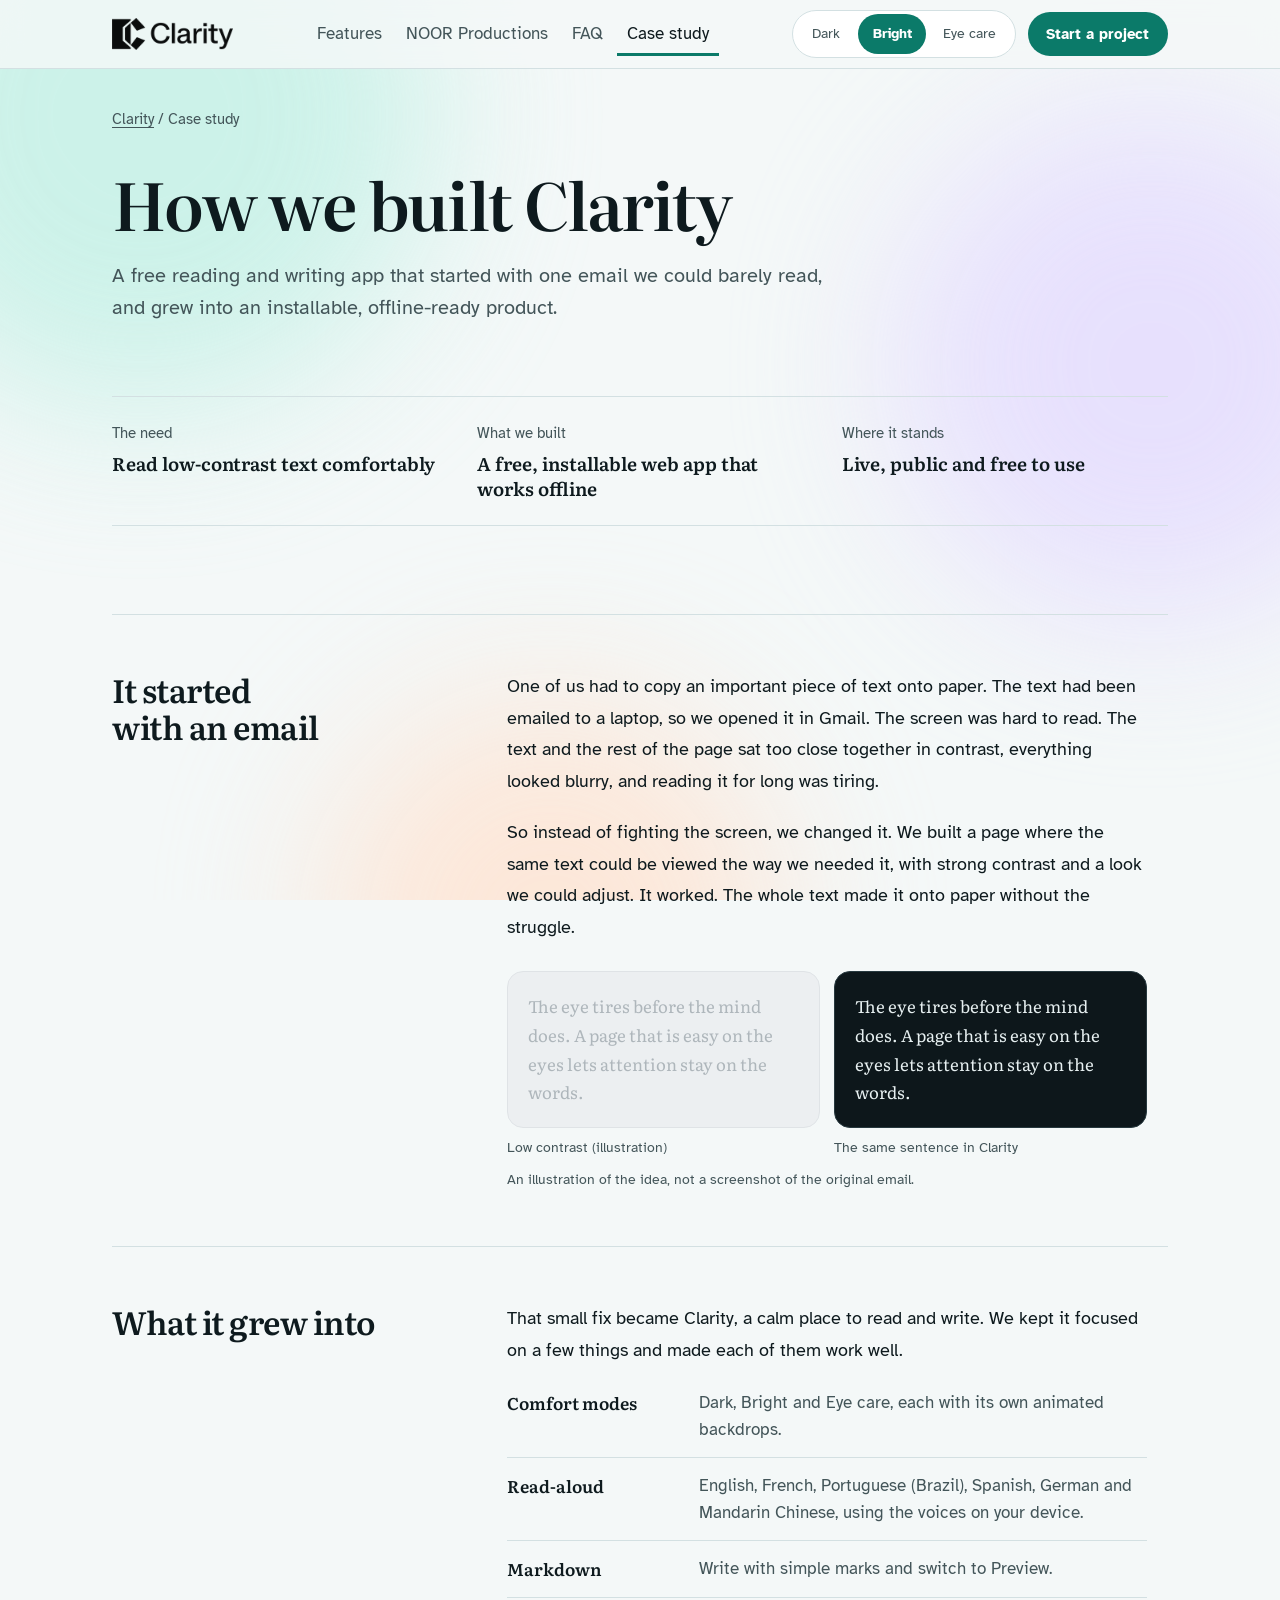
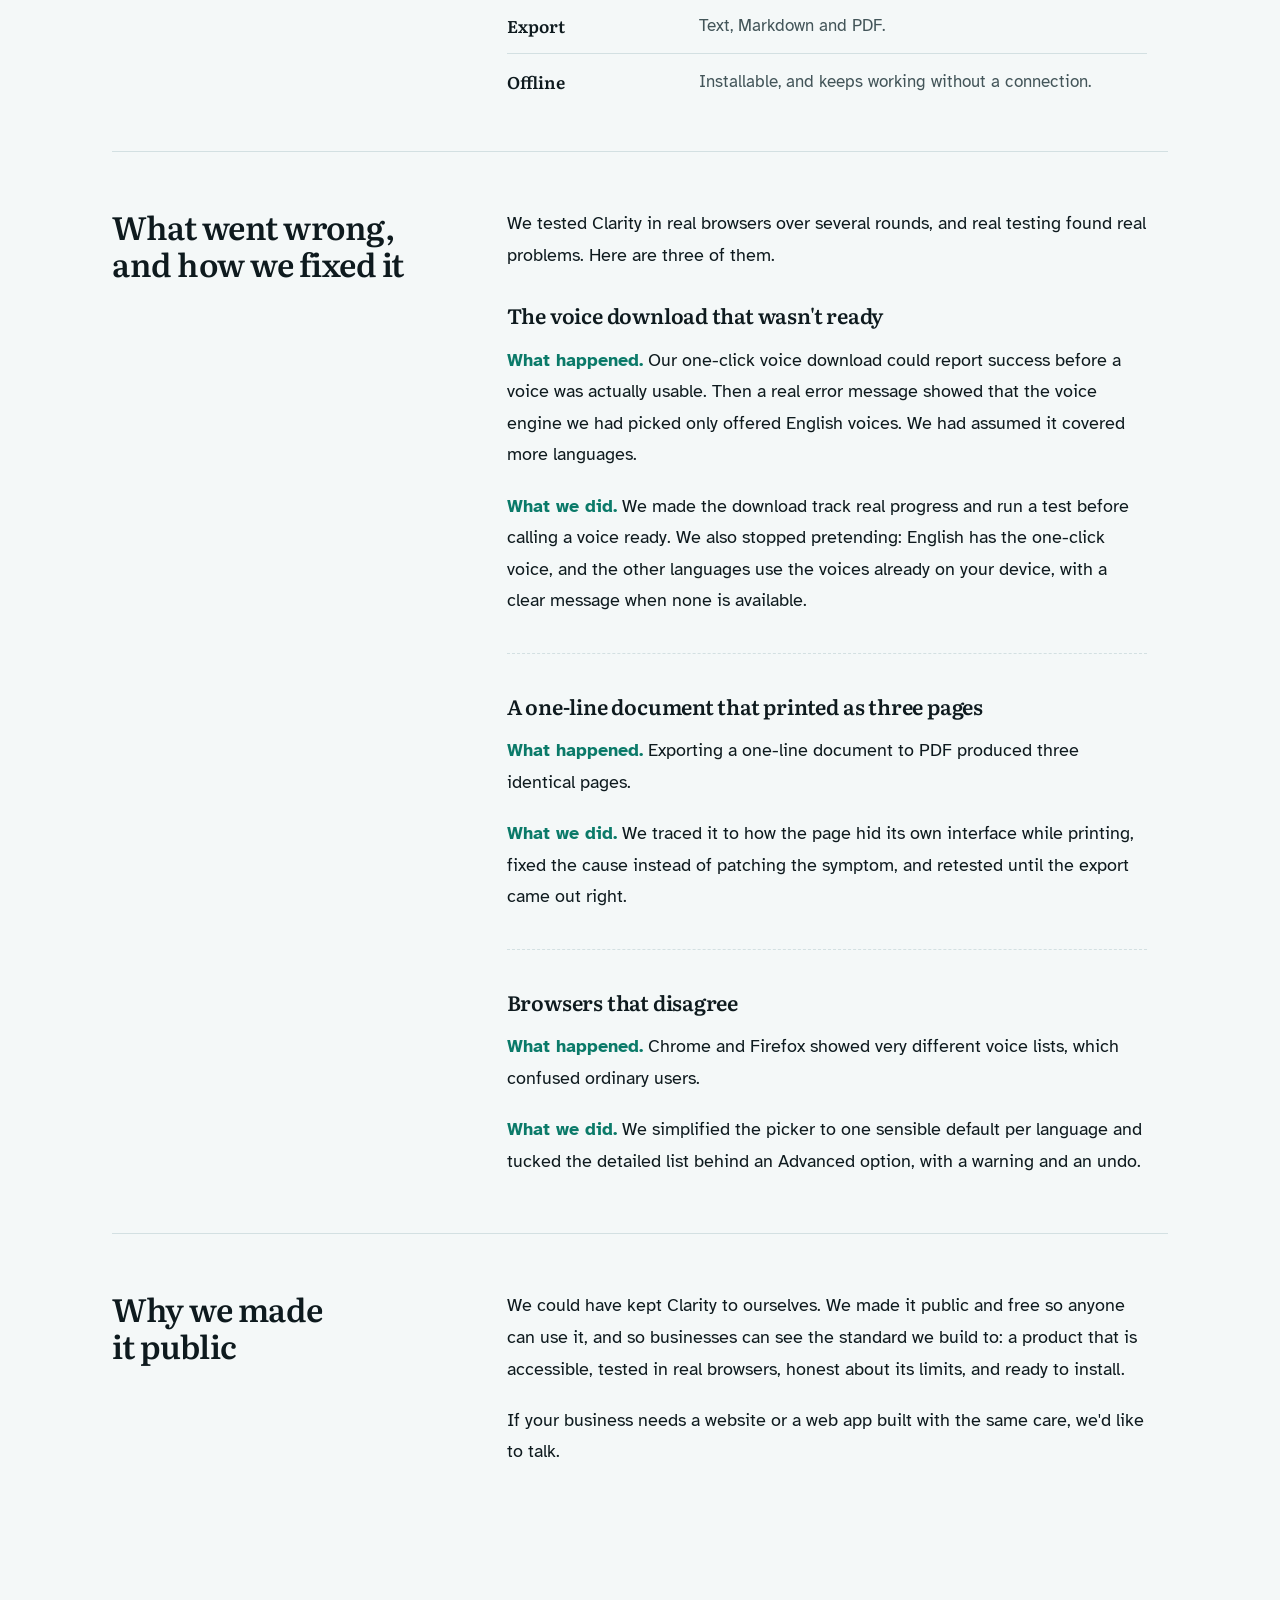
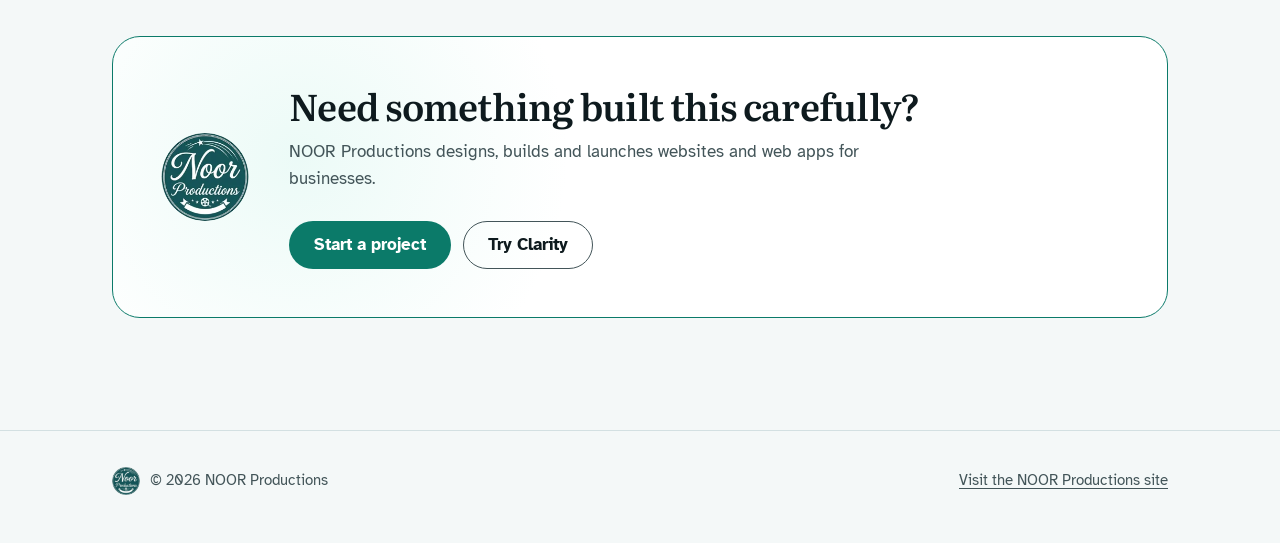
==== commit e262089c: "main" ====
--- a/case-study.html
+++ b/case-study.html
@@ -14,10 +14,6 @@
 <meta property="og:image" content="https://noor-productions.github.io/Clarity-Landing-Page/assets/og-image.png">
 <meta name="twitter:image" content="https://noor-productions.github.io/Clarity-Landing-Page/assets/og-image.png">
 
-<!--
-  TO EDIT LATER: the NOOR Productions links (sk-abdus-sattar.github.io/noor-productions-site)
-  still point to the old address. Replace them everywhere once that site has moved.
--->
 
 <meta property="og:type" content="article">
 <meta property="og:site_name" content="NOOR Productions">
@@ -50,15 +46,15 @@
       "inLanguage": "en",
       "mainEntityOfPage": "https://noor-productions.github.io/Clarity-Landing-Page/case-study.html",
       "image": "https://noor-productions.github.io/Clarity-Landing-Page/assets/og-image.png",
-      "author": { "@id": "https://sk-abdus-sattar.github.io/noor-productions-site/#organization" },
-      "publisher": { "@id": "https://sk-abdus-sattar.github.io/noor-productions-site/#organization" },
+      "author": { "@id": "https://noor-productions.github.io/noor-productions-site/#organization" },
+      "publisher": { "@id": "https://noor-productions.github.io/noor-productions-site/#organization" },
       "about": { "@type": "WebApplication", "name": "Clarity", "applicationCategory": "ProductivityApplication", "operatingSystem": "Any" }
     },
     {
       "@type": "Organization",
-      "@id": "https://sk-abdus-sattar.github.io/noor-productions-site/#organization",
+      "@id": "https://noor-productions.github.io/noor-productions-site/#organization",
       "name": "NOOR Productions",
-      "url": "https://sk-abdus-sattar.github.io/noor-productions-site/",
+      "url": "https://noor-productions.github.io/noor-productions-site/",
       "description": "A web design and development studio that builds websites and web apps for businesses."
     }
   ]
@@ -99,7 +95,7 @@
         <button type="button" role="radio" data-mode-btn="bright" data-label="Bright" aria-checked="false">Bright</button>
         <button type="button" role="radio" data-mode-btn="eye" data-label="Eye care" aria-checked="false">Eye care</button>
       </div>
-      <a class="btn btn-primary btn-sm" href="https://sk-abdus-sattar.github.io/noor-productions-site/contact.html">Start a project</a>
+      <a class="btn btn-primary btn-sm" href="https://noor-productions.github.io/noor-productions-site/contact.html">Start a project</a>
     </div>
   </div>
 </header>
@@ -187,7 +183,7 @@
         <h2 id="cta-title">Need something built this carefully?</h2>
         <p>NOOR Productions designs, builds and launches websites and web apps for businesses.</p>
         <div class="actions">
-          <a class="btn btn-primary" href="https://sk-abdus-sattar.github.io/noor-productions-site/contact.html">Start a project</a>
+          <a class="btn btn-primary" href="https://noor-productions.github.io/noor-productions-site/contact.html">Start a project</a>
           <a class="btn btn-ghost" href="https://noor-productions.github.io/Clarity/">Try Clarity</a>
         </div>
       </div>
@@ -198,7 +194,7 @@
 <footer>
   <div class="wrap">
     <span class="who"><i aria-hidden="true"></i>&copy; 2026 NOOR Productions</span>
-    <a href="https://sk-abdus-sattar.github.io/noor-productions-site/">Visit the NOOR Productions site</a>
+    <a href="https://noor-productions.github.io/noor-productions-site/">Visit the NOOR Productions site</a>
   </div>
 </footer>
 
--- a/style.css
+++ b/style.css
@@ -25,6 +25,7 @@
   --accent: #46d3b8; --accent-ink: #062018;
   --b1: #1fb8a0; --b2: #6a52d9; --b3: #2a7bd1; --blob-o: 0.2;
   --wordmark: var(--wm-white); --wm-w: 111px;
+  --f-txt: #7db8ff; --f-md: #c4a8ff; --f-pdf: #ff8f80;
 }
 [data-mode="bright"] {
   color-scheme: light;
@@ -33,6 +34,7 @@
   --accent: #0b7a69; --accent-ink: #ffffff;
   --b1: #bff0e4; --b2: #e3d9ff; --b3: #ffe2cf; --blob-o: 0.75;
   --wordmark: var(--wm-black); --wm-w: 121px;
+  --f-txt: #1b5cb3; --f-md: #6a3dc2; --f-pdf: #b8321f;
 }
 [data-mode="eye"] {
   color-scheme: light;
@@ -41,6 +43,7 @@
   --accent: #2b6f62; --accent-ink: #fbf6ea;
   --b1: #f0c36d; --b2: #b9cf9a; --b3: #e8a98a; --blob-o: 0.4;
   --wordmark: var(--wm-black); --wm-w: 121px;
+  --f-txt: #1c5a99; --f-md: #6d3fa3; --f-pdf: #a8341f;
 }
 
 /* Eye care on larger screens: a warmer, all-amber palette (phones keep the base look above) */
@@ -107,6 +110,8 @@
 .btn-primary:hover { transform: translateY(-1px); }
 .btn-ghost { border-color: var(--ink-2); color: var(--ink); background: transparent; }
 .btn-ghost:hover { background: var(--panel); }
+.btn-soft { background: var(--panel); border-color: var(--accent); color: var(--ink); }
+.btn-soft:hover { transform: translateY(-1px); }
 .btn-sm { min-height: 44px; padding: 0 1.1rem; font-size: 0.95rem; }
 
 /* Hero */
@@ -114,6 +119,9 @@
 .hero h1 { font-size: clamp(2.5rem, 6.2vw, 4.3rem); line-height: 1.04; letter-spacing: -0.025em; }
 .lede { margin-top: 22px; font-size: 1.2rem; color: var(--ink-2); max-width: 34em; }
 .actions { margin-top: 32px; display: flex; flex-wrap: wrap; gap: 12px; }
+.hero .actions { gap: 10px 12px; align-items: center; }
+.hero .actions .btn-ghost { border-color: transparent; padding: 0 0.6rem; text-decoration: underline; text-underline-offset: 5px; text-decoration-thickness: 1px; }
+.hero .actions .btn-ghost:hover { background: transparent; text-decoration-thickness: 2px; }
 .byline { margin-top: 28px; display: inline-flex; align-items: center; gap: 12px; padding: 6px 16px 6px 6px; border: 1px solid var(--line); border-radius: 999px; background: var(--panel); text-decoration: none; font-size: 0.95rem; color: var(--ink-2); transition: background-color 0.5s ease, border-color 0.5s ease; }
 .byline:hover { color: var(--ink); }
 .byline .logo { width: 36px; height: 36px; border-radius: 50%; background: var(--noor-logo) center / cover no-repeat; flex: none; }
@@ -175,25 +183,56 @@
 .editor { margin-top: auto; padding-top: 22px; }
 .editor-frame { border: 1px solid var(--line); border-radius: 14px; overflow: hidden; background: var(--bg); transition: background-color 0.5s ease, border-color 0.5s ease; }
 .tabs { display: flex; gap: 4px; padding: 6px; border-bottom: 1px solid var(--line); }
-.tabs span { font-size: 0.85rem; padding: 0.2rem 0.75rem; border-radius: 999px; color: var(--ink-2); }
-.tabs span.on { background: var(--accent); color: var(--accent-ink); font-weight: 700; }
-.split { display: grid; grid-template-columns: 1fr 1fr; }
-.split pre { margin: 0; padding: 14px; border-right: 1px solid var(--line); font: 0.82rem/1.7 ui-monospace, SFMono-Regular, Menlo, Consolas, monospace; color: var(--ink-2); white-space: pre-wrap; }
-.split .rendered { padding: 14px; font-family: var(--font-read); font-size: 0.95rem; line-height: 1.6; }
-.split .rendered .h { display: block; font-size: 1.1rem; font-weight: 600; margin-bottom: 4px; }
-.split .rendered ul { margin: 4px 0 0; padding-left: 1.1rem; }
+
+.tabs button { font: inherit; font-size: 0.9rem; min-height: 40px; padding: 0 0.95rem; border: 0; border-radius: 999px; background: transparent; color: var(--ink-2); cursor: pointer; transition: background-color 0.3s ease, color 0.3s ease; }
+.tabs button:hover { color: var(--ink); }
+.tabs button[aria-selected="true"] { background: var(--accent); color: var(--accent-ink); font-weight: 700; }
+.md-panel { min-height: 168px; }
+.md-panel[hidden] { display: none; }
+#md-input { display: block; width: 100%; min-height: 112px; resize: none; border: 0; background: transparent; color: var(--ink); padding: 14px 14px 6px; font: 16px/1.6 ui-monospace, SFMono-Regular, Menlo, Consolas, monospace; }
+#md-input:focus-visible { outline-offset: -3px; }
+.md-meta { display: flex; justify-content: space-between; gap: 12px; padding: 4px 14px 12px; font-size: 0.85rem; color: var(--ink-2); }
+.md-meta p { margin: 0; }
+#md-count { white-space: nowrap; font-variant-numeric: tabular-nums; }
+.md-out { padding: 14px; font-family: var(--font-read); font-size: 1rem; line-height: 1.6; overflow-wrap: anywhere; }
+.md-out > :first-child { margin-top: 0; }
+.md-out h1, .md-out h2, .md-out h3 { font-family: var(--font-read); line-height: 1.25; margin: 0.6em 0 0.3em; }
+.md-out h1 { font-size: 1.4rem; } .md-out h2 { font-size: 1.2rem; } .md-out h3 { font-size: 1.05rem; }
+.md-out p { margin: 0.5em 0; color: var(--ink); max-width: none; }
+.md-out ul, .md-out ol { margin: 0.4em 0; padding-left: 1.3rem; }
+.md-out blockquote { margin: 0.5em 0; padding-left: 12px; border-left: 3px solid var(--accent); color: var(--ink-2); }
+.md-out code { font: 0.9em ui-monospace, SFMono-Regular, Menlo, Consolas, monospace; padding: 1px 5px; border: 1px solid var(--line); border-radius: 4px; background: var(--panel); }
+.md-out hr { border: 0; border-top: 1px solid var(--line); margin: 0.8em 0; }
+.md-out .empty { color: var(--ink-2); }
+.sr-only { position: absolute; width: 1px; height: 1px; margin: -1px; padding: 0; overflow: hidden; clip: rect(0 0 0 0); white-space: nowrap; border: 0; }
 
 .files { display: flex; gap: 18px; margin-top: auto; padding-top: 24px; }
-.file { position: relative; width: 66px; height: 84px; display: grid; place-items: center; border: 2px solid var(--ink-2); border-radius: 8px; background: var(--bg); font-weight: 700; font-size: 0.95rem; transition: background-color 0.5s ease; }
-.file::after { content: ""; position: absolute; top: -2px; right: -2px; width: 20px; height: 20px; background: linear-gradient(225deg, var(--panel) 50%, var(--ink-2) 50%); border-bottom-left-radius: 6px; }
-.file.pdf { border-color: var(--accent); color: var(--accent); }
-.file.pdf::after { background: linear-gradient(225deg, var(--panel) 50%, var(--accent) 50%); }
-
-.phone { flex: none; width: 196px; padding: 26px 16px 22px; border: 2px solid var(--ink-2); border-radius: 30px; background: var(--bg); display: flex; flex-direction: column; align-items: center; gap: 12px; text-align: center; transition: background-color 0.5s ease; }
+.file { --fc: var(--ink-2); position: relative; width: 66px; height: 84px; display: grid; place-items: center; border: 2px solid var(--fc); border-radius: 8px; background: var(--bg); background: color-mix(in srgb, var(--fc) 12%, var(--bg)); color: var(--fc); font-weight: 700; font-size: 0.95rem; transition: background-color 0.5s ease, border-color 0.5s ease, color 0.5s ease; }
+.file::after { content: ""; position: absolute; top: -2px; right: -2px; width: 20px; height: 20px; background: linear-gradient(225deg, var(--panel) 50%, var(--fc) 50%); border-bottom-left-radius: 6px; }
+.file.txt { --fc: var(--f-txt); }
+.file.md { --fc: var(--f-md); }
+.file.pdf { --fc: var(--f-pdf); }
+
+.phone { flex: none; width: 196px; padding: 26px 16px 22px; border: 2px solid var(--ink-2); border-radius: 30px; background: #0d171b; color: #e7f0f1; display: flex; flex-direction: column; align-items: center; gap: 12px; text-align: center; transition: background-color 0.5s ease; }
 .phone .mk { width: 64px; height: 64px; background: var(--mark) center / contain no-repeat; }
 .phone .nm { font-family: var(--font-read); font-weight: 700; font-size: 1.15rem; }
-.phone .st { white-space: nowrap; display: inline-flex; align-items: center; gap: 6px; font-size: 0.85rem; padding: 0.25rem 0.7rem; border-radius: 999px; background: var(--accent); color: var(--accent-ink); font-weight: 700; }
+.phone .st { white-space: nowrap; display: inline-flex; align-items: center; gap: 6px; font-size: 0.85rem; padding: 0.25rem 0.7rem; border-radius: 999px; background: #46d3b8; color: #062018; font-weight: 700; }
 .phone .st svg { width: 14px; height: 14px; stroke: currentColor; fill: none; stroke-width: 2.4; stroke-linecap: round; stroke-linejoin: round; }
+
+/* Full feature list */
+.all-features { margin-top: clamp(64px, 9vw, 112px); }
+.jump .chips { margin: 0 0 clamp(28px, 4vw, 44px); }
+.jump .chips li { padding: 0; }
+.jump .chips a { display: inline-flex; align-items: center; min-height: 44px; padding: 0 0.95rem; border-radius: 999px; text-decoration: none; color: var(--ink-2); }
+.jump .chips li:hover { background: var(--panel); }
+.jump .chips a:hover { color: var(--ink); }
+.cat { display: grid; grid-template-columns: minmax(0, 4fr) minmax(0, 8fr); gap: clamp(20px, 5vw, 64px); padding: clamp(24px, 4vw, 44px) 0; border-top: 1px solid var(--line); scroll-margin-top: 84px; }
+.cat h3 { font-size: clamp(1.3rem, 2.4vw, 1.75rem); line-height: 1.15; letter-spacing: -0.015em; }
+.feat { list-style: none; margin: 0; padding: 0; display: grid; grid-template-columns: repeat(auto-fit, minmax(15.5rem, 1fr)); gap: 22px clamp(24px, 4vw, 44px); }
+.feat li { display: flex; flex-direction: column; gap: 4px; min-width: 0; }
+.feat b { font-family: var(--font-read); font-weight: 600; font-size: 1.05rem; }
+.feat span { color: var(--ink-2); font-size: 0.98rem; line-height: 1.55; }
+.feat kbd { display: inline-block; font: 0.85rem/1.4 ui-monospace, SFMono-Regular, Menlo, Consolas, monospace; color: var(--ink); background: var(--bg); border: 1px solid var(--line); border-radius: 6px; padding: 0.1rem 0.45rem; margin-right: 2px; }
 
 /* NOOR Productions */
 .noor { margin-top: clamp(72px, 10vw, 128px); }
@@ -222,8 +261,20 @@
 .faq details { border-bottom: 1px solid var(--line); }
 .faq summary { display: flex; align-items: center; justify-content: space-between; gap: 16px; min-height: 56px; padding: 12px 0; cursor: pointer; font-family: var(--font-read); font-weight: 600; font-size: 1.15rem; list-style: none; }
 .faq summary::-webkit-details-marker { display: none; }
-.faq summary::after { content: "+"; flex: none; width: 32px; height: 32px; display: grid; place-items: center; border: 1px solid var(--ink-2); border-radius: 50%; font-family: var(--font-ui); font-size: 1.2rem; line-height: 1; }
-.faq details[open] summary::after { content: "\2212"; background: var(--accent); border-color: var(--accent); color: var(--accent-ink); }
+.faq summary:hover .faq-icon { border-color: var(--accent); }
+.faq summary:focus-visible { outline-offset: 4px; border-radius: 12px; }
+.faq-q { transition: color 0.3s ease; }
+.faq summary:hover .faq-q { color: var(--accent); }
+
+/* The plus turns into a minus: the upright bar rotates onto the flat one while the circle fills */
+.faq-icon { position: relative; flex: none; width: 34px; height: 34px; border: 1px solid var(--ink-2); border-radius: 50%; transition: background-color 0.35s ease, border-color 0.35s ease, transform 0.5s cubic-bezier(0.65, 0, 0.35, 1); }
+.faq-icon::before, .faq-icon::after { content: ""; position: absolute; left: 50%; top: 50%; width: 12px; height: 2px; margin: -1px 0 0 -6px; border-radius: 2px; background: var(--ink); transition: transform 0.5s cubic-bezier(0.65, 0, 0.35, 1), background-color 0.35s ease; }
+.faq-icon::after { transform: rotate(90deg); }
+.faq details[data-state="open"] .faq-icon, .faq details:not([data-state])[open] .faq-icon { background: var(--accent); border-color: var(--accent); transform: rotate(180deg); }
+.faq details[data-state="open"] .faq-icon::before, .faq details[data-state="open"] .faq-icon::after,
+.faq details:not([data-state])[open] .faq-icon::before, .faq details:not([data-state])[open] .faq-icon::after { background: var(--accent-ink); }
+.faq details[data-state="open"] .faq-icon::after, .faq details:not([data-state])[open] .faq-icon::after { transform: rotate(0deg); }
+.faq-body { overflow: hidden; }
 .faq details p { padding: 0 48px 20px 0; color: var(--ink-2); max-width: 38em; }
 
 footer { margin-top: clamp(64px, 9vw, 112px); border-top: 1px solid var(--line); padding: 28px 0 40px; color: var(--ink-2); font-size: 0.95rem; }
@@ -297,8 +348,6 @@
 }
 @media (max-width: 480px) {
   .mode-switch button { padding: 0 0.7rem; font-size: 0.85rem; }
-  .split { grid-template-columns: 1fr; }
-  .split pre { border-right: 0; border-bottom: 1px solid var(--line); }
   .proof { grid-template-columns: 1fr 1fr 1fr; gap: 10px; }
   .faq details p { padding-right: 0; }
 }
@@ -307,6 +356,7 @@
   .brand-wordmark { width: 33px; background-size: auto 32px; }
 }
 @media (max-width: 860px) {
+  .cat { grid-template-columns: 1fr; gap: 18px; }
   .block { grid-template-columns: 1fr; gap: 16px; }
   .glance { grid-template-columns: 1fr; }
   .cta { grid-template-columns: 1fr; }
